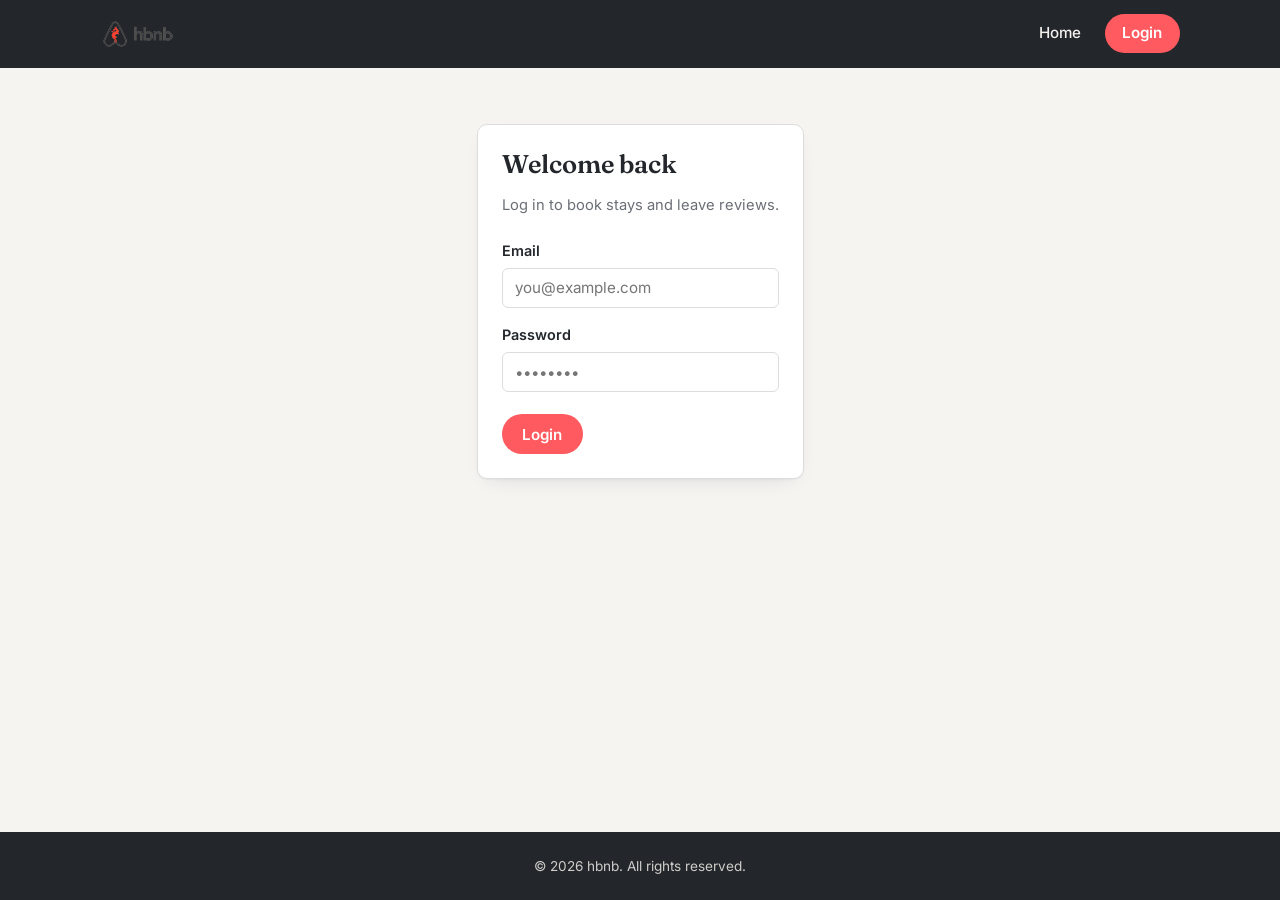
==== part4/base_files/add_review.html @ 96231456 "k" ====
<!DOCTYPE html>
<html lang="en">
<head>
    <meta charset="UTF-8">
    <meta name="viewport" content="width=device-width, initial-scale=1.0">
    <title>Add a Review · hbnb</title>
    <link rel="icon" type="image/png" href="images/icon.png">
    <link rel="preconnect" href="https://fonts.googleapis.com">
    <link rel="preconnect" href="https://fonts.gstatic.com" crossorigin>
    <link href="https://fonts.googleapis.com/css2?family=Fraunces:opsz,wght@9..144,500;9..144,600;9..144,700&amp;family=Inter:wght@400;500;600;700&amp;display=swap" rel="stylesheet">
    <link rel="stylesheet" href="styles.css">
</head>
<body>
    <header class="site-header">
        <div class="header-inner">
            <a href="index.html" class="brand">
                <img src="images/logo.png" alt="hbnb home" class="logo">
            </a>
            <nav>
                <a href="index.html">Home</a>
                <a href="login.html" id="login-link" class="login-button">Login</a>
            </nav>
        </div>
    </header>

    <main>
        <section class="auth-section">
            <form id="review-form" class="add-review form" novalidate>
                <h1>Add a Review</h1>
                <p id="reviewing-place" class="reviewing-place"></p>
                <input type="hidden" id="place-id" name="place-id">

                <p id="review-confirmation" class="form-success" hidden></p>

                <label for="review">Your Review</label>
                <textarea id="review" name="review" rows="5" placeholder="Share how your stay went..." required></textarea>

                <label for="rating">Rating</label>
                <select id="rating" name="rating" required>
                    <!-- Options for rating populated dynamically -->
                </select>

                <button type="submit" class="primary-button">Submit Review</button>
            </form>
        </section>
    </main>

    <footer class="site-footer">
        <p>&copy; 2026 hbnb. All rights reserved.</p>
    </footer>
    <script src="scripts.js"></script>
</body>
</html>
---- part4/base_files/styles.css ----
/* ==================================================================
   hbnb — stylesheet
   Palette: warm off-white surface, charcoal ink, coral primary,
   deep teal secondary. Display face Fraunces / body face Inter.
   ================================================================== */

:root {
  --color-bg: #f6f4f1;
  --color-surface: #ffffff;
  --color-ink: #23262b;
  --color-ink-muted: #6b6f76;
  --color-border: #ddd;
  --color-primary: #ff5a5f;
  --color-primary-dark: #e14b50;
  --color-secondary: #1d7874;
  --color-secondary-dark: #145f5c;

  --radius-card: 10px;
  --shadow-card: 0 1px 2px rgba(35, 38, 43, 0.04), 0 8px 20px -12px rgba(35, 38, 43, 0.18);

  --font-display: 'Fraunces', Georgia, serif;
  --font-body: 'Inter', Arial, sans-serif;
}

* {
  box-sizing: border-box;
  margin: 0;
  padding: 0;
  font-family: var(--font-body);
}

html {
  scroll-behavior: smooth;
}

body {
  background-color: var(--color-bg);
  color: var(--color-ink);
  line-height: 1.5;
  min-height: 100vh;
  display: flex;
  flex-direction: column;
}

h1, h2, h3 {
  font-family: var(--font-display);
  font-weight: 600;
  line-height: 1.2;
  color: var(--color-ink);
}

a {
  color: var(--color-secondary);
}

a:focus-visible,
button:focus-visible,
input:focus-visible,
select:focus-visible,
textarea:focus-visible {
  outline: 3px solid var(--color-primary);
  outline-offset: 2px;
}

main {
  flex: 1;
  width: 100%;
  max-width: 1080px;
  margin: 0 auto;
  padding: 2rem 1.5rem 4rem;
}

/* ------------------------------------------------------------------
   Header / navigation
   ------------------------------------------------------------------ */
.site-header {
  background-color: var(--color-ink);
  padding: 0.9rem 1.5rem;
}

.header-inner {
  max-width: 1080px;
  margin: 0 auto;
  display: flex;
  align-items: center;
  justify-content: space-between;
  gap: 1rem;
  flex-wrap: wrap;
}

.brand {
  display: inline-flex;
  align-items: center;
}

.logo {
  height: 32px;
  width: auto;
  display: block;
}

.site-header nav {
  display: flex;
  align-items: center;
  gap: 1.5rem;
}

.site-header nav a {
  color: #f4f2ef;
  text-decoration: none;
  font-weight: 500;
  font-size: 0.95rem;
}

.site-header nav a:not(.login-button):hover {
  color: var(--color-primary);
}

.login-button {
  background-color: var(--color-primary);
  color: #fff !important;
  padding: 0.5rem 1.1rem;
  border-radius: 999px;
  font-weight: 600 !important;
  transition: background-color 0.15s ease;
}

.login-button:hover {
  background-color: var(--color-primary-dark);
}

/* ------------------------------------------------------------------
   Footer
   ------------------------------------------------------------------ */
.site-footer {
  background-color: var(--color-ink);
  color: #cfcdc9;
  text-align: center;
  padding: 1.5rem;
  font-size: 0.85rem;
}

/* ------------------------------------------------------------------
   Buttons (shared)
   ------------------------------------------------------------------ */
.primary-button,
.details-button {
  display: inline-block;
  background-color: var(--color-primary);
  color: #fff;
  border: none;
  border-radius: 999px;
  padding: 0.65rem 1.3rem;
  font-weight: 600;
  font-size: 0.95rem;
  text-decoration: none;
  text-align: center;
  cursor: pointer;
  transition: background-color 0.15s ease, transform 0.1s ease;
}

.primary-button:hover,
.details-button:hover {
  background-color: var(--color-primary-dark);
  transform: translateY(-1px);
}

/* ------------------------------------------------------------------
   Index page — intro, filter, place grid
   ------------------------------------------------------------------ */
.page-intro {
  margin-bottom: 1.5rem;
}

.page-intro h1 {
  font-size: 2rem;
  margin-bottom: 0.35rem;
}

.page-intro p {
  color: var(--color-ink-muted);
}

.filter-bar {
  display: flex;
  align-items: center;
  gap: 0.75rem;
  background-color: var(--color-surface);
  border: 1px solid var(--color-border);
  border-radius: var(--radius-card);
  padding: 0.9rem 1.1rem;
  margin-bottom: 0.5rem;
  width: fit-content;
}

.filter-bar label {
  font-weight: 600;
  font-size: 0.9rem;
}

.filter-bar select,
.add-review select,
.auth-form select {
  border: 1px solid var(--color-border);
  border-radius: 6px;
  padding: 0.45rem 0.7rem;
  font-size: 0.95rem;
  background-color: #fff;
  color: var(--color-ink);
}

.places-grid {
  display: flex;
  flex-wrap: wrap;
}

.place-card {
  /* Fixed parameters from spec */
  margin: 20px;
  padding: 10px;
  border: 1px solid #ddd;
  border-radius: 10px;

  background-color: var(--color-surface);
  box-shadow: var(--shadow-card);
  flex: 1 1 260px;
  max-width: 320px;
  display: flex;
  flex-direction: column;
  gap: 0.4rem;
  transition: transform 0.15s ease, box-shadow 0.15s ease;
}

.place-card:hover {
  transform: translateY(-3px);
  box-shadow: 0 10px 24px -12px rgba(35, 38, 43, 0.28);
}

.place-card h3 {
  font-size: 1.15rem;
}

.place-card-city {
  color: var(--color-ink-muted);
  font-size: 0.88rem;
}

.price-pill {
  align-self: flex-start;
  background-color: rgba(29, 120, 116, 0.1);
  color: var(--color-secondary-dark);
  border-radius: 999px;
  padding: 0.25rem 0.7rem;
  font-size: 0.85rem;
  font-weight: 600;
}

.price-pill span {
  font-family: var(--font-display);
  font-size: 1rem;
}

.price-pill.large {
  font-size: 1rem;
  padding: 0.35rem 0.9rem;
}

.price-pill.large span {
  font-size: 1.3rem;
}

.place-card .details-button {
  margin-top: 0.5rem;
  align-self: flex-start;
}

.empty-state {
  color: var(--color-ink-muted);
  padding: 1rem 0;
}

/* ------------------------------------------------------------------
   Place details page
   ------------------------------------------------------------------ */
.back-link {
  display: inline-block;
  margin-bottom: 1.25rem;
  text-decoration: none;
  font-size: 0.9rem;
  font-weight: 500;
}

.place-details {
  background-color: var(--color-surface);
  border: 1px solid var(--color-border);
  border-radius: var(--radius-card);
  box-shadow: var(--shadow-card);
  padding: 1.75rem;
  margin-bottom: 1.5rem;
}

.place-details h1 {
  font-size: 1.85rem;
  margin-bottom: 0.25rem;
}

.place-location {
  color: var(--color-ink-muted);
  margin-bottom: 0.15rem;
}

.host-line {
  margin-bottom: 0.9rem;
}

.place-description {
  margin: 1rem 0 1.4rem;
  max-width: 60ch;
  color: var(--color-ink);
}

.place-info h2 {
  font-size: 1.1rem;
  margin-bottom: 0.75rem;
}

.amenities-list {
  list-style: none;
  display: flex;
  flex-wrap: wrap;
  gap: 1.5rem;
}

.amenities-list li {
  display: flex;
  align-items: center;
  gap: 0.5rem;
  font-size: 0.92rem;
  color: var(--color-ink);
}

.amenity-icon {
  width: 22px;
  height: 22px;
  opacity: 0.75;
}

/* ------------------------------------------------------------------
   Reviews
   ------------------------------------------------------------------ */
.reviews-section {
  margin-bottom: 1.5rem;
}

.reviews-section h2 {
  font-size: 1.3rem;
  margin-bottom: 0.75rem;
}

.reviews-list {
  display: flex;
  flex-wrap: wrap;
}

.review-card {
  /* Fixed parameters from spec */
  margin: 20px;
  padding: 10px;
  border: 1px solid #ddd;
  border-radius: 10px;

  background-color: var(--color-surface);
  box-shadow: var(--shadow-card);
  flex: 1 1 260px;
  max-width: 320px;
}

.review-comment {
  margin-bottom: 0.6rem;
}

.review-meta {
  font-size: 0.85rem;
  color: var(--color-ink-muted);
}

.review-user {
  font-weight: 600;
  color: var(--color-ink);
}

.review-rating {
  color: var(--color-primary);
  letter-spacing: 1px;
}

/* ------------------------------------------------------------------
   Add review — inline (place.html) & standalone (add_review.html)
   ------------------------------------------------------------------ */
.add-review-section .login-prompt {
  background-color: var(--color-surface);
  border: 1px solid var(--color-border);
  border-radius: var(--radius-card);
  padding: 1.25rem;
  color: var(--color-ink-muted);
}

.add-review.form,
.auth-form {
  background-color: var(--color-surface);
  border: 1px solid var(--color-border);
  border-radius: var(--radius-card);
  box-shadow: var(--shadow-card);
  padding: 1.5rem;
  max-width: 480px;
  display: flex;
  flex-direction: column;
  gap: 0.4rem;
}

.add-review.form h2,
.auth-form h1 {
  margin-bottom: 0.5rem;
}

.reviewing-place {
  color: var(--color-ink-muted);
  margin-bottom: 0.75rem;
}

.add-review.form label,
.auth-form label {
  font-weight: 600;
  font-size: 0.9rem;
  margin-top: 0.6rem;
}

.add-review.form textarea,
.auth-form input {
  border: 1px solid var(--color-border);
  border-radius: 6px;
  padding: 0.6rem 0.75rem;
  font-size: 0.95rem;
  color: var(--color-ink);
  background-color: #fff;
  resize: vertical;
}

.add-review.form button,
.auth-form button {
  margin-top: 1rem;
  align-self: flex-start;
}

.or-divider {
  margin-top: 0.85rem;
  font-size: 0.85rem;
  color: var(--color-ink-muted);
}

.form-error {
  background-color: #fdecea;
  color: #b3261e;
  border-radius: 6px;
  padding: 0.6rem 0.75rem;
  font-size: 0.9rem;
  margin-top: 0.5rem;
}

.form-success {
  background-color: #e7f4ef;
  color: var(--color-secondary-dark);
  border-radius: 6px;
  padding: 0.6rem 0.75rem;
  font-size: 0.9rem;
  margin-top: 0.5rem;
}

/* ------------------------------------------------------------------
   Auth section (login page)
   ------------------------------------------------------------------ */
.auth-section {
  display: flex;
  justify-content: center;
  padding-top: 1.5rem;
}

.auth-form h1 {
  font-size: 1.6rem;
}

.auth-subtitle {
  color: var(--color-ink-muted);
  font-size: 0.92rem;
  margin-bottom: 0.5rem;
}

/* ------------------------------------------------------------------
   Responsive
   ------------------------------------------------------------------ */
@media (max-width: 600px) {
  .header-inner {
    justify-content: center;
    text-align: center;
  }

  .site-header nav {
    gap: 1rem;
  }

  .place-card,
  .review-card {
    max-width: 100%;
    flex: 1 1 100%;
  }

  .place-details {
    padding: 1.25rem;
  }

  .add-review.form,
  .auth-form {
    max-width: 100%;
  }
}
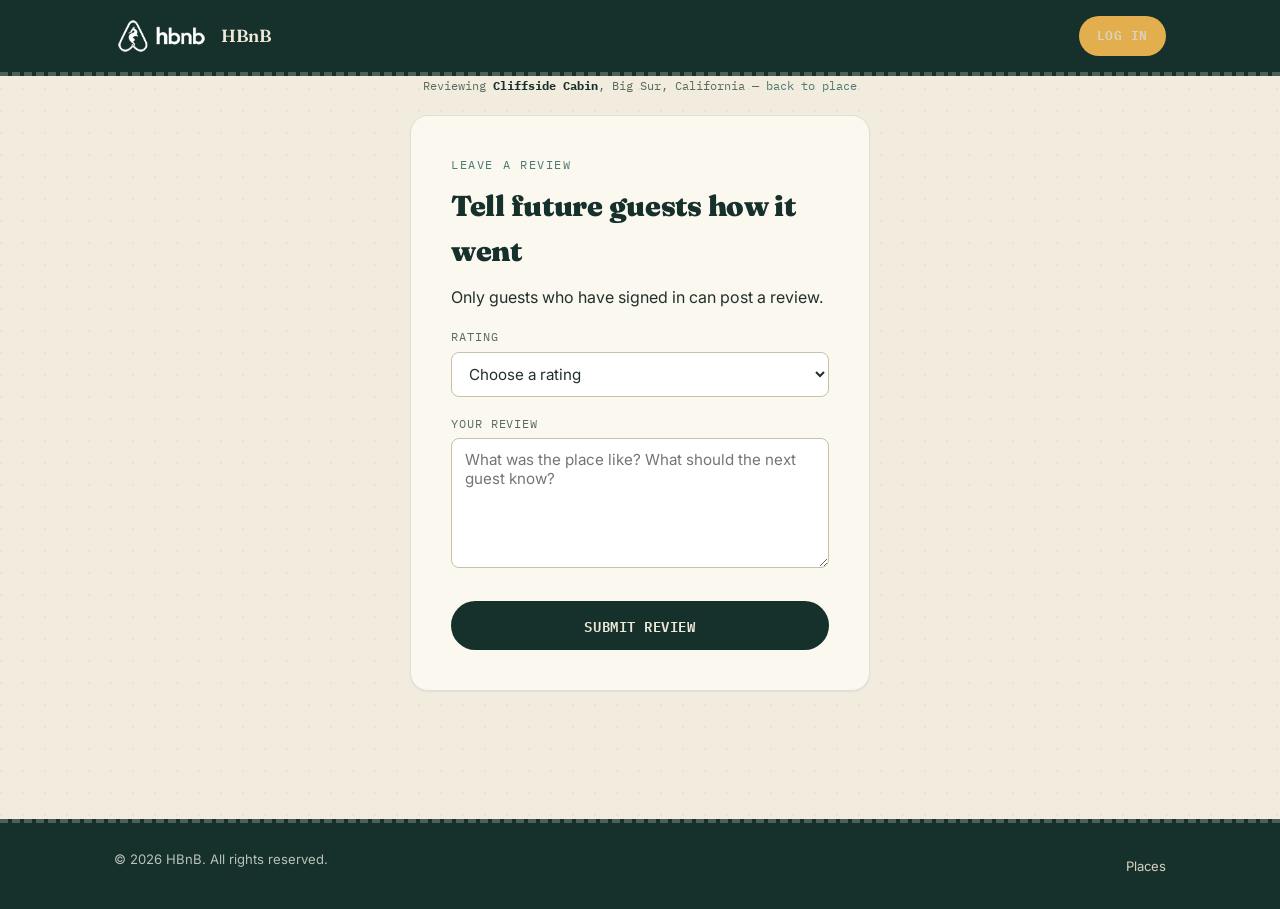
==== commit 191ed22e: "tssk(0): more detailes" ====
--- a/part4/base_files/add_review.html
+++ b/part4/base_files/add_review.html
@@ -1,53 +1,61 @@
 <!DOCTYPE html>
 <html lang="en">
 <head>
-    <meta charset="UTF-8">
-    <meta name="viewport" content="width=device-width, initial-scale=1.0">
-    <title>Add a Review · hbnb</title>
-    <link rel="icon" type="image/png" href="images/icon.png">
-    <link rel="preconnect" href="https://fonts.googleapis.com">
-    <link rel="preconnect" href="https://fonts.gstatic.com" crossorigin>
-    <link href="https://fonts.googleapis.com/css2?family=Fraunces:opsz,wght@9..144,500;9..144,600;9..144,700&amp;family=Inter:wght@400;500;600;700&amp;display=swap" rel="stylesheet">
-    <link rel="stylesheet" href="styles.css">
+  <meta charset="UTF-8">
+  <meta name="viewport" content="width=device-width, initial-scale=1.0">
+  <title>HBnB — Add a review</title>
+  <link rel="icon" type="image/png" href="images/icon.png">
+  <link rel="stylesheet" href="styles.css">
 </head>
 <body>
-    <header class="site-header">
-        <div class="header-inner">
-            <a href="index.html" class="brand">
-                <img src="images/logo.png" alt="hbnb home" class="logo">
-            </a>
-            <nav>
-                <a href="index.html">Home</a>
-                <a href="login.html" id="login-link" class="login-button">Login</a>
-            </nav>
-        </div>
-    </header>
 
-    <main>
-        <section class="auth-section">
-            <form id="review-form" class="add-review form" novalidate>
-                <h1>Add a Review</h1>
-                <p id="reviewing-place" class="reviewing-place"></p>
-                <input type="hidden" id="place-id" name="place-id">
+  <header class="site-header">
+    <div class="header-inner">
+      <div class="brand">
+          <a href="index.html" ><img src="images/logo.png" alt="HBnB logo" class="logo"></a>
+        <span class="brand-name">HBnB</span>
+      </div>
+      <nav class="main-nav" aria-label="Primary">
+        <a href="login.html" class="login-button">Log in</a>
+      </nav>
+    </div>
+  </header>
 
-                <p id="review-confirmation" class="form-success" hidden></p>
+  <main>
+    <p class="place-context">Reviewing <strong>Cliffside Cabin</strong>, Big Sur, California — <a href="place.html">back to place</a></p>
 
-                <label for="review">Your Review</label>
-                <textarea id="review" name="review" rows="5" placeholder="Share how your stay went..." required></textarea>
+    <section class="form-shell">
+      <span class="eyebrow">Leave a review</span>
+      <h1>Tell future guests how it went</h1>
+      <p>Only guests who have signed in can post a review.</p>
 
-                <label for="rating">Rating</label>
-                <select id="rating" name="rating" required>
-                    <!-- Options for rating populated dynamically -->
-                </select>
+      <form class="add-review form" action="#" method="post">
+        <label for="rating">Rating</label>
+        <select id="rating" name="rating" required>
+          <option value="">Choose a rating</option>
+          <option value="5">★★★★★ — Excellent</option>
+          <option value="4">★★★★☆ — Great</option>
+          <option value="3">★★★☆☆ — Good</option>
+          <option value="2">★★☆☆☆ — Fair</option>
+          <option value="1">★☆☆☆☆ — Poor</option>
+        </select>
 
-                <button type="submit" class="primary-button">Submit Review</button>
-            </form>
-        </section>
-    </main>
+        <label for="comment">Your review</label>
+        <textarea id="comment" name="comment" placeholder="What was the place like? What should the next guest know?" required></textarea>
 
-    <footer class="site-footer">
-        <p>&copy; 2026 hbnb. All rights reserved.</p>
-    </footer>
-    <script src="scripts.js"></script>
+        <button type="submit" class="form-submit">Submit review</button>
+      </form>
+    </section>
+  </main>
+
+  <footer class="site-footer">
+    <div class="footer-inner">
+      <p>&copy; 2026 HBnB. All rights reserved.</p>
+      <nav aria-label="Footer">
+        <a href="index.html">Places</a>
+      </nav>
+    </div>
+  </footer>
+
 </body>
 </html>
--- a/part4/base_files/styles.css
+++ b/part4/base_files/styles.css
@@ -1,525 +1,638 @@
-/* ==================================================================
-   hbnb — stylesheet
-   Palette: warm off-white surface, charcoal ink, coral primary,
-   deep teal secondary. Display face Fraunces / body face Inter.
-   ================================================================== */
+/* =========================================================
+   HBnB — stylesheet
+   Design language: a travel journal of postcards & ticket stubs.
+   ========================================================= */
+
+@import url('https://fonts.googleapis.com/css2?family=Fraunces:opsz,wght@9..144,500;9..144,600;9..144,900&family=Inter:wght@400;500;600&family=IBM+Plex+Mono:wght@500;600&display=swap');
 
 :root {
-  --color-bg: #f6f4f1;
-  --color-surface: #ffffff;
-  --color-ink: #23262b;
-  --color-ink-muted: #6b6f76;
-  --color-border: #ddd;
-  --color-primary: #ff5a5f;
-  --color-primary-dark: #e14b50;
-  --color-secondary: #1d7874;
-  --color-secondary-dark: #145f5c;
-
-  --radius-card: 10px;
-  --shadow-card: 0 1px 2px rgba(35, 38, 43, 0.04), 0 8px 20px -12px rgba(35, 38, 43, 0.18);
-
-  --font-display: 'Fraunces', Georgia, serif;
-  --font-body: 'Inter', Arial, sans-serif;
+  --ink: #16302B;         /* deep pine ink — header, footer, dark surfaces */
+  --paper: #F1ECDD;       /* warm parchment — page background */
+  --surface: #FBF8F0;     /* card surface, lighter than paper */
+  --gold: #E3AE4D;        /* stamp / accent */
+  --teal: #4C7A75;        /* secondary accent, links */
+  --clay: #B5562E;        /* rating / alert accent */
+  --text: #22302B;        /* body ink */
+  --text-muted: #5B6B62;  /* secondary ink */
+  --line: #ddd;           /* fixed card border color per spec */
+
+  --radius-lg: 18px;
+  --shadow-card: 0 1px 2px rgba(22, 48, 43, 0.06);
 }
 
 * {
   box-sizing: border-box;
+}
+
+html {
+  scroll-behavior: smooth;
+}
+
+body {
+  margin: 0;
+  font-family: 'Inter', system-ui, sans-serif;
+  background-color: var(--paper);
+  background-image:
+    radial-gradient(circle at 1px 1px, rgba(22, 48, 43, 0.05) 1px, transparent 0);
+  background-size: 22px 22px;
+  color: var(--text);
+  line-height: 1.55;
+}
+
+h1, h2, h3 {
+  font-family: 'Fraunces', Georgia, serif;
+  color: var(--ink);
+  margin: 0 0 0.4em 0;
+  letter-spacing: -0.01em;
+}
+
+h1 { font-size: 2.6rem; font-weight: 900; }
+h2 { font-size: 1.6rem; font-weight: 600; }
+h3 { font-size: 1.15rem; font-weight: 600; }
+
+p { margin: 0 0 1em 0; }
+
+a {
+  color: var(--teal);
+  text-decoration: none;
+}
+
+a:hover, a:focus-visible {
+  text-decoration: underline;
+}
+
+:focus-visible {
+  outline: 3px solid var(--gold);
+  outline-offset: 2px;
+}
+
+.eyebrow {
+  font-family: 'IBM Plex Mono', monospace;
+  font-size: 0.72rem;
+  letter-spacing: 0.14em;
+  text-transform: uppercase;
+  color: var(--teal);
+}
+
+/* ---------------------------------------------------------
+   Header / navigation — styled like a ticket stub
+   --------------------------------------------------------- */
+
+.site-header {
+  background: var(--ink);
+  color: #EFE9DA;
+  border-bottom: 4px dashed rgba(241, 236, 221, 0.25);
+}
+
+.header-inner {
+  max-width: 1100px;
+  margin: 0 auto;
+  padding: 16px 24px;
+  display: flex;
+  align-items: center;
+  justify-content: space-between;
+  gap: 24px;
+}
+
+.logo {
+  height: 40px;
+  width: auto;
+  display: block;
+  filter: brightness(0) invert(1);
+}
+
+.brand {
+  display: flex;
+  align-items: center;
+  gap: 12px;
+}
+
+.brand-name {
+  font-family: 'Fraunces', serif;
+  font-weight: 600;
+  font-size: 1.1rem;
+  color: #EFE9DA;
+}
+
+.main-nav {
+  display: flex;
+  align-items: center;
+  gap: 28px;
+}
+
+.main-nav ul {
+  list-style: none;
+  display: flex;
+  gap: 24px;
   margin: 0;
   padding: 0;
-  font-family: var(--font-body);
-}
-
-html {
-  scroll-behavior: smooth;
-}
-
-body {
-  background-color: var(--color-bg);
-  color: var(--color-ink);
-  line-height: 1.5;
-  min-height: 100vh;
-  display: flex;
-  flex-direction: column;
-}
-
-h1, h2, h3 {
-  font-family: var(--font-display);
+  font-size: 0.92rem;
+}
+
+.main-nav a {
+  color: #D8D2C0;
+}
+
+.main-nav a:hover,
+.main-nav a:focus-visible {
+  color: var(--gold);
+  text-decoration: none;
+}
+
+.login-button {
+  font-family: 'IBM Plex Mono', monospace;
+  font-size: 0.8rem;
   font-weight: 600;
-  line-height: 1.2;
-  color: var(--color-ink);
-}
-
-a {
-  color: var(--color-secondary);
-}
-
-a:focus-visible,
-button:focus-visible,
-input:focus-visible,
-select:focus-visible,
-textarea:focus-visible {
-  outline: 3px solid var(--color-primary);
-  outline-offset: 2px;
-}
-
-main {
-  flex: 1;
-  width: 100%;
-  max-width: 1080px;
-  margin: 0 auto;
-  padding: 2rem 1.5rem 4rem;
-}
-
-/* ------------------------------------------------------------------
-   Header / navigation
-   ------------------------------------------------------------------ */
-.site-header {
-  background-color: var(--color-ink);
-  padding: 0.9rem 1.5rem;
-}
-
-.header-inner {
-  max-width: 1080px;
-  margin: 0 auto;
-  display: flex;
-  align-items: center;
-  justify-content: space-between;
-  gap: 1rem;
-  flex-wrap: wrap;
-}
-
-.brand {
-  display: inline-flex;
-  align-items: center;
-}
-
-.logo {
-  height: 32px;
-  width: auto;
-  display: block;
-}
-
-.site-header nav {
-  display: flex;
-  align-items: center;
-  gap: 1.5rem;
-}
-
-.site-header nav a {
-  color: #f4f2ef;
-  text-decoration: none;
-  font-weight: 500;
-  font-size: 0.95rem;
-}
-
-.site-header nav a:not(.login-button):hover {
-  color: var(--color-primary);
-}
-
-.login-button {
-  background-color: var(--color-primary);
-  color: #fff !important;
-  padding: 0.5rem 1.1rem;
-  border-radius: 999px;
-  font-weight: 600 !important;
-  transition: background-color 0.15s ease;
-}
-
-.login-button:hover {
-  background-color: var(--color-primary-dark);
-}
-
-/* ------------------------------------------------------------------
-   Footer
-   ------------------------------------------------------------------ */
-.site-footer {
-  background-color: var(--color-ink);
-  color: #cfcdc9;
-  text-align: center;
-  padding: 1.5rem;
-  font-size: 0.85rem;
-}
-
-/* ------------------------------------------------------------------
-   Buttons (shared)
-   ------------------------------------------------------------------ */
-.primary-button,
-.details-button {
-  display: inline-block;
-  background-color: var(--color-primary);
-  color: #fff;
+  letter-spacing: 0.04em;
+  text-transform: uppercase;
+  color: var(--ink);
+  background: var(--gold);
   border: none;
   border-radius: 999px;
-  padding: 0.65rem 1.3rem;
-  font-weight: 600;
-  font-size: 0.95rem;
+  padding: 10px 18px;
+  cursor: pointer;
+  white-space: nowrap;
+}
+
+.login-button:hover,
+.login-button:focus-visible {
+  background: #EFC06E;
   text-decoration: none;
-  text-align: center;
-  cursor: pointer;
-  transition: background-color 0.15s ease, transform 0.1s ease;
-}
-
-.primary-button:hover,
-.details-button:hover {
-  background-color: var(--color-primary-dark);
-  transform: translateY(-1px);
-}
-
-/* ------------------------------------------------------------------
-   Index page — intro, filter, place grid
-   ------------------------------------------------------------------ */
-.page-intro {
-  margin-bottom: 1.5rem;
-}
-
-.page-intro h1 {
-  font-size: 2rem;
-  margin-bottom: 0.35rem;
-}
-
-.page-intro p {
-  color: var(--color-ink-muted);
-}
+}
+
+/* ---------------------------------------------------------
+   Layout shells
+   --------------------------------------------------------- */
+
+main {
+  max-width: 1100px;
+  margin: 0 auto;
+  padding: 0 24px 64px;
+}
+
+.hero {
+  padding: 56px 0 36px;
+  border-bottom: 1px dashed #C9C0A8;
+  margin-bottom: 36px;
+}
+
+.hero h1 {
+  max-width: 16ch;
+}
+
+.hero p {
+  max-width: 52ch;
+  color: var(--text-muted);
+  font-size: 1.05rem;
+}
+
+/* ---------------------------------------------------------
+   Filter bar
+   --------------------------------------------------------- */
 
 .filter-bar {
   display: flex;
   align-items: center;
-  gap: 0.75rem;
-  background-color: var(--color-surface);
-  border: 1px solid var(--color-border);
-  border-radius: var(--radius-card);
-  padding: 0.9rem 1.1rem;
-  margin-bottom: 0.5rem;
-  width: fit-content;
+  gap: 12px;
+  margin-bottom: 28px;
+  font-family: 'IBM Plex Mono', monospace;
+  font-size: 0.85rem;
 }
 
 .filter-bar label {
-  font-weight: 600;
-  font-size: 0.9rem;
-}
-
-.filter-bar select,
-.add-review select,
-.auth-form select {
-  border: 1px solid var(--color-border);
-  border-radius: 6px;
-  padding: 0.45rem 0.7rem;
-  font-size: 0.95rem;
-  background-color: #fff;
-  color: var(--color-ink);
-}
-
-.places-grid {
-  display: flex;
-  flex-wrap: wrap;
+  color: var(--text-muted);
+}
+
+.filter-bar select {
+  font-family: inherit;
+  font-size: 0.85rem;
+  padding: 8px 12px;
+  border-radius: 999px;
+  border: 1px solid #C9C0A8;
+  background: var(--surface);
+  color: var(--text);
+}
+
+/* ---------------------------------------------------------
+   Place cards — "postcards" with a stamp corner
+   Fixed parameters (per spec): margin 20px, padding 10px,
+   border 1px solid #ddd, border-radius 10px.
+   --------------------------------------------------------- */
+
+.places-list {
+  display: grid;
+  grid-template-columns: repeat(auto-fill, minmax(260px, 1fr));
+  padding: 0;
+  margin: -20px;
 }
 
 .place-card {
-  /* Fixed parameters from spec */
+  position: relative;
+  list-style: none;
   margin: 20px;
   padding: 10px;
-  border: 1px solid #ddd;
+  border: 1px solid var(--line);
   border-radius: 10px;
-
-  background-color: var(--color-surface);
+  background: var(--surface);
   box-shadow: var(--shadow-card);
-  flex: 1 1 260px;
-  max-width: 320px;
   display: flex;
   flex-direction: column;
-  gap: 0.4rem;
-  transition: transform 0.15s ease, box-shadow 0.15s ease;
-}
-
-.place-card:hover {
-  transform: translateY(-3px);
-  box-shadow: 0 10px 24px -12px rgba(35, 38, 43, 0.28);
+  gap: 10px;
+  overflow: hidden;
+}
+
+.place-photo {
+  height: 130px;
+  border-radius: 6px;
+  background: linear-gradient(135deg, var(--teal), var(--ink));
+  display: flex;
+  align-items: flex-end;
+  padding: 10px;
+}
+
+.place-photo span {
+  font-family: 'IBM Plex Mono', monospace;
+  font-size: 0.7rem;
+  color: rgba(255,255,255,0.85);
+  letter-spacing: 0.06em;
+  text-transform: uppercase;
 }
 
 .place-card h3 {
-  font-size: 1.15rem;
-}
-
-.place-card-city {
-  color: var(--color-ink-muted);
-  font-size: 0.88rem;
-}
-
-.price-pill {
+  margin: 0;
+}
+
+.place-card .location {
+  font-family: 'IBM Plex Mono', monospace;
+  font-size: 0.78rem;
+  color: var(--text-muted);
+  margin: -6px 0 0;
+}
+
+.place-card .price-stamp {
+  position: absolute;
+  top: 14px;
+  right: 14px;
+  background: var(--gold);
+  color: var(--ink);
+  font-family: 'IBM Plex Mono', monospace;
+  font-weight: 600;
+  font-size: 0.78rem;
+  padding: 6px 9px;
+  border-radius: 3px;
+  transform: rotate(4deg);
+  box-shadow: 0 1px 0 rgba(0,0,0,0.15);
+}
+
+.place-card .price-stamp::after {
+  content: "";
+  position: absolute;
+  inset: 2px;
+  border: 1px dashed rgba(22, 48, 43, 0.45);
+  border-radius: 2px;
+  pointer-events: none;
+}
+
+.details-button {
   align-self: flex-start;
-  background-color: rgba(29, 120, 116, 0.1);
-  color: var(--color-secondary-dark);
+  margin-top: auto;
+  font-family: 'IBM Plex Mono', monospace;
+  font-size: 0.78rem;
+  font-weight: 600;
+  letter-spacing: 0.03em;
+  text-transform: uppercase;
+  color: var(--ink);
+  background: transparent;
+  border: 1px solid var(--ink);
   border-radius: 999px;
-  padding: 0.25rem 0.7rem;
-  font-size: 0.85rem;
+  padding: 8px 14px;
+  cursor: pointer;
+}
+
+.details-button:hover,
+.details-button:focus-visible {
+  background: var(--ink);
+  color: var(--surface);
+  text-decoration: none;
+}
+
+/* ---------------------------------------------------------
+   Place details — boarding-pass style layout
+   --------------------------------------------------------- */
+
+.place-details {
+  display: grid;
+  grid-template-columns: 1.6fr 1fr;
+  gap: 0;
+  background: var(--surface);
+  border: 1px solid var(--line);
+  border-radius: var(--radius-lg);
+  box-shadow: var(--shadow-card);
+  overflow: hidden;
+  margin-bottom: 48px;
+}
+
+.place-main {
+  padding: 32px;
+}
+
+.place-info {
+  padding: 32px;
+  background: var(--ink);
+  color: #EFE9DA;
+  border-left: 4px dashed rgba(241, 236, 221, 0.25);
+}
+
+.place-info h2 {
+  color: #EFE9DA;
+  font-size: 1.2rem;
+}
+
+.place-info .price-tag {
+  font-family: 'IBM Plex Mono', monospace;
+  font-size: 1.8rem;
   font-weight: 600;
-}
-
-.price-pill span {
-  font-family: var(--font-display);
-  font-size: 1rem;
-}
-
-.price-pill.large {
-  font-size: 1rem;
-  padding: 0.35rem 0.9rem;
-}
-
-.price-pill.large span {
-  font-size: 1.3rem;
-}
-
-.place-card .details-button {
-  margin-top: 0.5rem;
-  align-self: flex-start;
-}
-
-.empty-state {
-  color: var(--color-ink-muted);
-  padding: 1rem 0;
-}
-
-/* ------------------------------------------------------------------
-   Place details page
-   ------------------------------------------------------------------ */
-.back-link {
-  display: inline-block;
-  margin-bottom: 1.25rem;
-  text-decoration: none;
+  color: var(--gold);
+  margin-bottom: 4px;
+}
+
+.place-info .price-tag small {
   font-size: 0.9rem;
   font-weight: 500;
-}
-
-.place-details {
-  background-color: var(--color-surface);
-  border: 1px solid var(--color-border);
-  border-radius: var(--radius-card);
-  box-shadow: var(--shadow-card);
-  padding: 1.75rem;
-  margin-bottom: 1.5rem;
-}
-
-.place-details h1 {
-  font-size: 1.85rem;
-  margin-bottom: 0.25rem;
-}
-
-.place-location {
-  color: var(--color-ink-muted);
-  margin-bottom: 0.15rem;
-}
-
-.host-line {
-  margin-bottom: 0.9rem;
-}
-
-.place-description {
-  margin: 1rem 0 1.4rem;
-  max-width: 60ch;
-  color: var(--color-ink);
-}
-
-.place-info h2 {
-  font-size: 1.1rem;
-  margin-bottom: 0.75rem;
+  color: #D8D2C0;
+}
+
+.place-info dl {
+  margin: 20px 0;
+  font-size: 0.9rem;
+}
+
+.place-info dt {
+  font-family: 'IBM Plex Mono', monospace;
+  text-transform: uppercase;
+  font-size: 0.7rem;
+  letter-spacing: 0.08em;
+  color: #A9C2BC;
+  margin-top: 14px;
+}
+
+.place-info dd {
+  margin: 4px 0 0;
+  color: #EFE9DA;
 }
 
 .amenities-list {
   list-style: none;
+  padding: 0;
+  margin: 8px 0 0;
   display: flex;
   flex-wrap: wrap;
-  gap: 1.5rem;
+  gap: 8px;
 }
 
 .amenities-list li {
-  display: flex;
-  align-items: center;
-  gap: 0.5rem;
-  font-size: 0.92rem;
-  color: var(--color-ink);
-}
-
-.amenity-icon {
-  width: 22px;
-  height: 22px;
-  opacity: 0.75;
-}
-
-/* ------------------------------------------------------------------
+  font-family: 'IBM Plex Mono', monospace;
+  font-size: 0.75rem;
+  background: rgba(241, 236, 221, 0.1);
+  border: 1px solid rgba(241, 236, 221, 0.3);
+  border-radius: 999px;
+  padding: 5px 11px;
+}
+
+.host-line {
+  display: flex;
+  align-items: center;
+  gap: 10px;
+  margin-bottom: 4px;
+}
+
+.host-avatar {
+  width: 36px;
+  height: 36px;
+  border-radius: 50%;
+  background: var(--gold);
+  color: var(--ink);
+  font-family: 'Fraunces', serif;
+  font-weight: 700;
+  display: flex;
+  align-items: center;
+  justify-content: center;
+  font-size: 0.95rem;
+}
+
+/* ---------------------------------------------------------
    Reviews
-   ------------------------------------------------------------------ */
-.reviews-section {
-  margin-bottom: 1.5rem;
-}
-
-.reviews-section h2 {
-  font-size: 1.3rem;
-  margin-bottom: 0.75rem;
+   --------------------------------------------------------- */
+
+.reviews h2 {
+  margin-bottom: 18px;
 }
 
 .reviews-list {
-  display: flex;
-  flex-wrap: wrap;
+  list-style: none;
+  padding: 0;
+  margin: 0 -20px;
 }
 
 .review-card {
-  /* Fixed parameters from spec */
   margin: 20px;
   padding: 10px;
-  border: 1px solid #ddd;
+  border: 1px solid var(--line);
   border-radius: 10px;
-
-  background-color: var(--color-surface);
+  background: var(--surface);
   box-shadow: var(--shadow-card);
-  flex: 1 1 260px;
-  max-width: 320px;
-}
-
-.review-comment {
-  margin-bottom: 0.6rem;
-}
-
-.review-meta {
+}
+
+.review-card .review-head {
+  display: flex;
+  align-items: center;
+  justify-content: space-between;
+  margin-bottom: 8px;
+}
+
+.review-card .reviewer {
+  font-weight: 600;
+  font-size: 0.92rem;
+}
+
+.review-card .rating {
+  font-family: 'IBM Plex Mono', monospace;
+  font-size: 0.78rem;
+  color: var(--clay);
+  letter-spacing: 0.05em;
+}
+
+.review-card p {
+  margin: 0;
+  color: var(--text);
+  font-size: 0.95rem;
+}
+
+.add-review-cta {
+  margin-top: 28px;
+  display: flex;
+  justify-content: center;
+}
+
+.add-review-cta .details-button {
+  padding: 12px 22px;
+}
+
+/* ---------------------------------------------------------
+   Forms — login / add review
+   --------------------------------------------------------- */
+
+.form-shell {
+  max-width: 460px;
+  margin: 0 auto;
+  background: var(--surface);
+  border: 1px solid var(--line);
+  border-radius: var(--radius-lg);
+  box-shadow: var(--shadow-card);
+  padding: 40px;
+}
+
+.form-shell h1 {
+  font-size: 1.8rem;
+}
+
+.form-shell .eyebrow {
+  display: block;
+  margin-bottom: 10px;
+}
+
+.form label {
+  display: block;
+  font-family: 'IBM Plex Mono', monospace;
+  font-size: 0.72rem;
+  text-transform: uppercase;
+  letter-spacing: 0.08em;
+  color: var(--text-muted);
+  margin: 18px 0 6px;
+}
+
+.form input,
+.form textarea,
+.form select {
+  width: 100%;
+  font-family: 'Inter', sans-serif;
+  font-size: 0.95rem;
+  padding: 11px 13px;
+  border: 1px solid #C9C0A8;
+  border-radius: 8px;
+  background: #fff;
+  color: var(--text);
+}
+
+.form textarea {
+  min-height: 130px;
+  resize: vertical;
+}
+
+.form input:focus-visible,
+.form textarea:focus-visible,
+.form select:focus-visible {
+  outline: 2px solid var(--teal);
+  outline-offset: 1px;
+}
+
+.form-submit {
+  margin-top: 26px;
+  width: 100%;
+  font-family: 'IBM Plex Mono', monospace;
+  font-weight: 600;
   font-size: 0.85rem;
-  color: var(--color-ink-muted);
-}
-
-.review-user {
-  font-weight: 600;
-  color: var(--color-ink);
-}
-
-.review-rating {
-  color: var(--color-primary);
-  letter-spacing: 1px;
-}
-
-/* ------------------------------------------------------------------
-   Add review — inline (place.html) & standalone (add_review.html)
-   ------------------------------------------------------------------ */
-.add-review-section .login-prompt {
-  background-color: var(--color-surface);
-  border: 1px solid var(--color-border);
-  border-radius: var(--radius-card);
-  padding: 1.25rem;
-  color: var(--color-ink-muted);
-}
-
-.add-review.form,
-.auth-form {
-  background-color: var(--color-surface);
-  border: 1px solid var(--color-border);
-  border-radius: var(--radius-card);
-  box-shadow: var(--shadow-card);
-  padding: 1.5rem;
-  max-width: 480px;
-  display: flex;
-  flex-direction: column;
-  gap: 0.4rem;
-}
-
-.add-review.form h2,
-.auth-form h1 {
-  margin-bottom: 0.5rem;
-}
-
-.reviewing-place {
-  color: var(--color-ink-muted);
-  margin-bottom: 0.75rem;
-}
-
-.add-review.form label,
-.auth-form label {
-  font-weight: 600;
-  font-size: 0.9rem;
-  margin-top: 0.6rem;
-}
-
-.add-review.form textarea,
-.auth-form input {
-  border: 1px solid var(--color-border);
-  border-radius: 6px;
-  padding: 0.6rem 0.75rem;
-  font-size: 0.95rem;
-  color: var(--color-ink);
-  background-color: #fff;
-  resize: vertical;
-}
-
-.add-review.form button,
-.auth-form button {
-  margin-top: 1rem;
-  align-self: flex-start;
-}
-
-.or-divider {
-  margin-top: 0.85rem;
+  text-transform: uppercase;
+  letter-spacing: 0.04em;
+  background: var(--ink);
+  color: #EFE9DA;
+  border: none;
+  border-radius: 999px;
+  padding: 13px;
+  cursor: pointer;
+}
+
+.form-submit:hover,
+.form-submit:focus-visible {
+  background: #204339;
+}
+
+.form-note {
+  margin-top: 16px;
   font-size: 0.85rem;
-  color: var(--color-ink-muted);
-}
-
-.form-error {
-  background-color: #fdecea;
-  color: #b3261e;
-  border-radius: 6px;
-  padding: 0.6rem 0.75rem;
-  font-size: 0.9rem;
-  margin-top: 0.5rem;
-}
-
-.form-success {
-  background-color: #e7f4ef;
-  color: var(--color-secondary-dark);
-  border-radius: 6px;
-  padding: 0.6rem 0.75rem;
-  font-size: 0.9rem;
-  margin-top: 0.5rem;
-}
-
-/* ------------------------------------------------------------------
-   Auth section (login page)
-   ------------------------------------------------------------------ */
-.auth-section {
-  display: flex;
-  justify-content: center;
-  padding-top: 1.5rem;
-}
-
-.auth-form h1 {
-  font-size: 1.6rem;
-}
-
-.auth-subtitle {
-  color: var(--color-ink-muted);
-  font-size: 0.92rem;
-  margin-bottom: 0.5rem;
-}
-
-/* ------------------------------------------------------------------
+  color: var(--text-muted);
+  text-align: center;
+}
+
+.place-context {
+  max-width: 460px;
+  margin: 0 auto 20px;
+  font-family: 'IBM Plex Mono', monospace;
+  font-size: 0.78rem;
+  color: var(--text-muted);
+  text-align: center;
+}
+
+.place-context strong {
+  color: var(--ink);
+}
+
+/* ---------------------------------------------------------
+   Footer
+   --------------------------------------------------------- */
+
+.site-footer {
+  background: var(--ink);
+  color: #B8C2BB;
+  border-top: 4px dashed rgba(241, 236, 221, 0.25);
+  margin-top: 64px;
+}
+
+.footer-inner {
+  max-width: 1100px;
+  margin: 0 auto;
+  padding: 26px 24px;
+  display: flex;
+  align-items: center;
+  justify-content: space-between;
+  gap: 16px;
+  font-size: 0.82rem;
+}
+
+.footer-inner a {
+  color: #D8D2C0;
+}
+
+/* ---------------------------------------------------------
    Responsive
-   ------------------------------------------------------------------ */
-@media (max-width: 600px) {
+   --------------------------------------------------------- */
+
+@media (max-width: 760px) {
   .header-inner {
-    justify-content: center;
+    flex-wrap: wrap;
+  }
+
+  .main-nav {
+    order: 3;
+    width: 100%;
+    justify-content: space-between;
+  }
+
+  .place-details {
+    grid-template-columns: 1fr;
+  }
+
+  .place-info {
+    border-left: none;
+    border-top: 4px dashed rgba(241, 236, 221, 0.25);
+  }
+
+  .form-shell {
+    padding: 28px 22px;
+  }
+
+  .footer-inner {
+    flex-direction: column;
     text-align: center;
   }
-
-  .site-header nav {
-    gap: 1rem;
-  }
-
-  .place-card,
-  .review-card {
-    max-width: 100%;
-    flex: 1 1 100%;
-  }
-
-  .place-details {
-    padding: 1.25rem;
-  }
-
-  .add-review.form,
-  .auth-form {
-    max-width: 100%;
-  }
 }
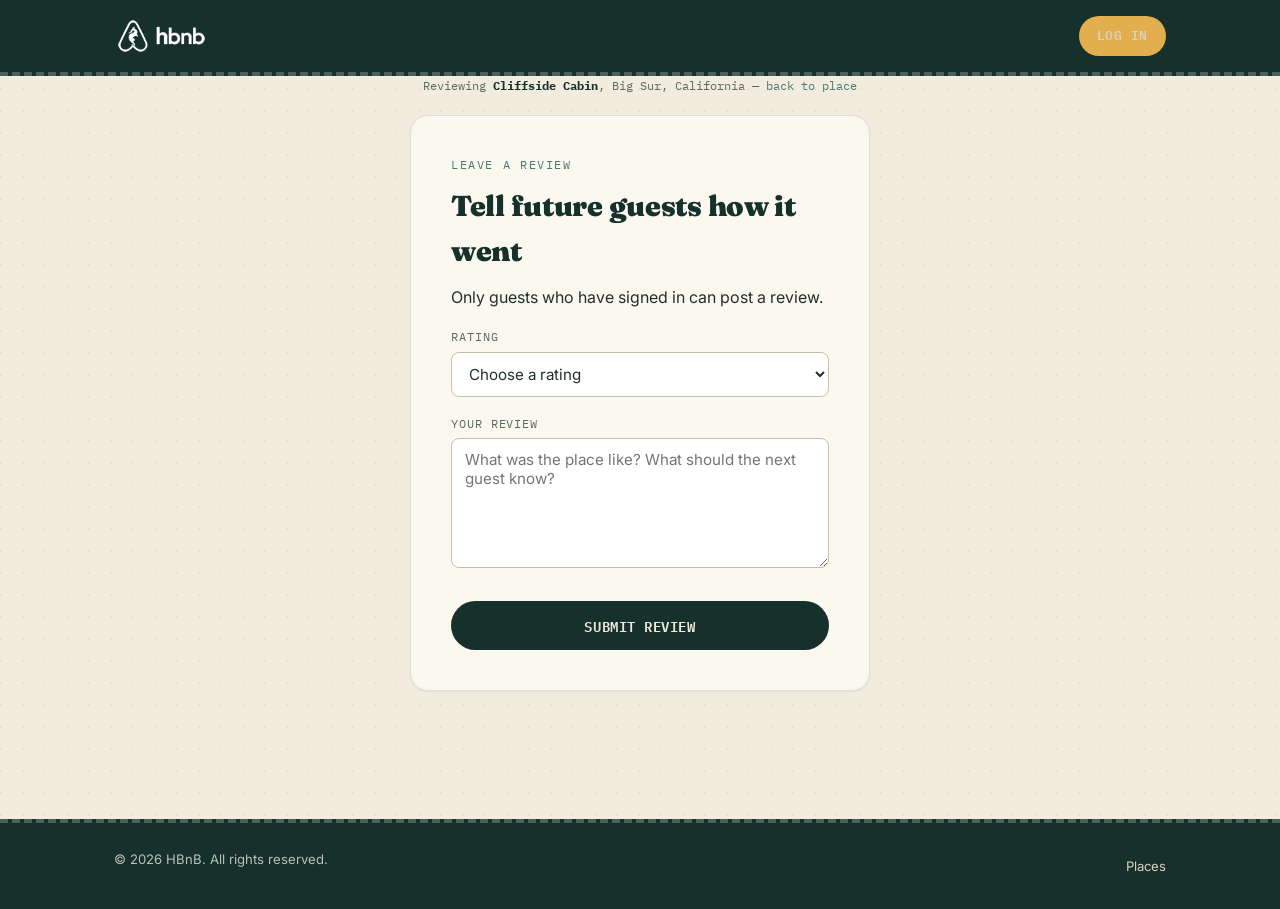
==== commit e81057db: "tssk(0): more detailes" ====
--- a/part4/base_files/add_review.html
+++ b/part4/base_files/add_review.html
@@ -13,7 +13,6 @@
     <div class="header-inner">
       <div class="brand">
           <a href="index.html" ><img src="images/logo.png" alt="HBnB logo" class="logo"></a>
-        <span class="brand-name">HBnB</span>
       </div>
       <nav class="main-nav" aria-label="Primary">
         <a href="login.html" class="login-button">Log in</a>
--- a/part4/base_files/styles.css
+++ b/part4/base_files/styles.css
@@ -391,12 +391,33 @@
 }
 
 .amenities-list li {
+  display: flex;
+  align-items: center;
+  gap: 7px;
   font-family: 'IBM Plex Mono', monospace;
   font-size: 0.75rem;
   background: rgba(241, 236, 221, 0.1);
   border: 1px solid rgba(241, 236, 221, 0.3);
   border-radius: 999px;
-  padding: 5px 11px;
+  padding: 5px 12px 5px 5px;
+}
+
+.amenity-icon {
+  display: inline-flex;
+  align-items: center;
+  justify-content: center;
+  width: 22px;
+  height: 22px;
+  flex-shrink: 0;
+  border-radius: 50%;
+  background: var(--gold);
+  color: var(--ink);
+}
+
+.amenity-icon img {
+  width: 13px;
+  height: 13px;
+  display: block;
 }
 
 .host-line {
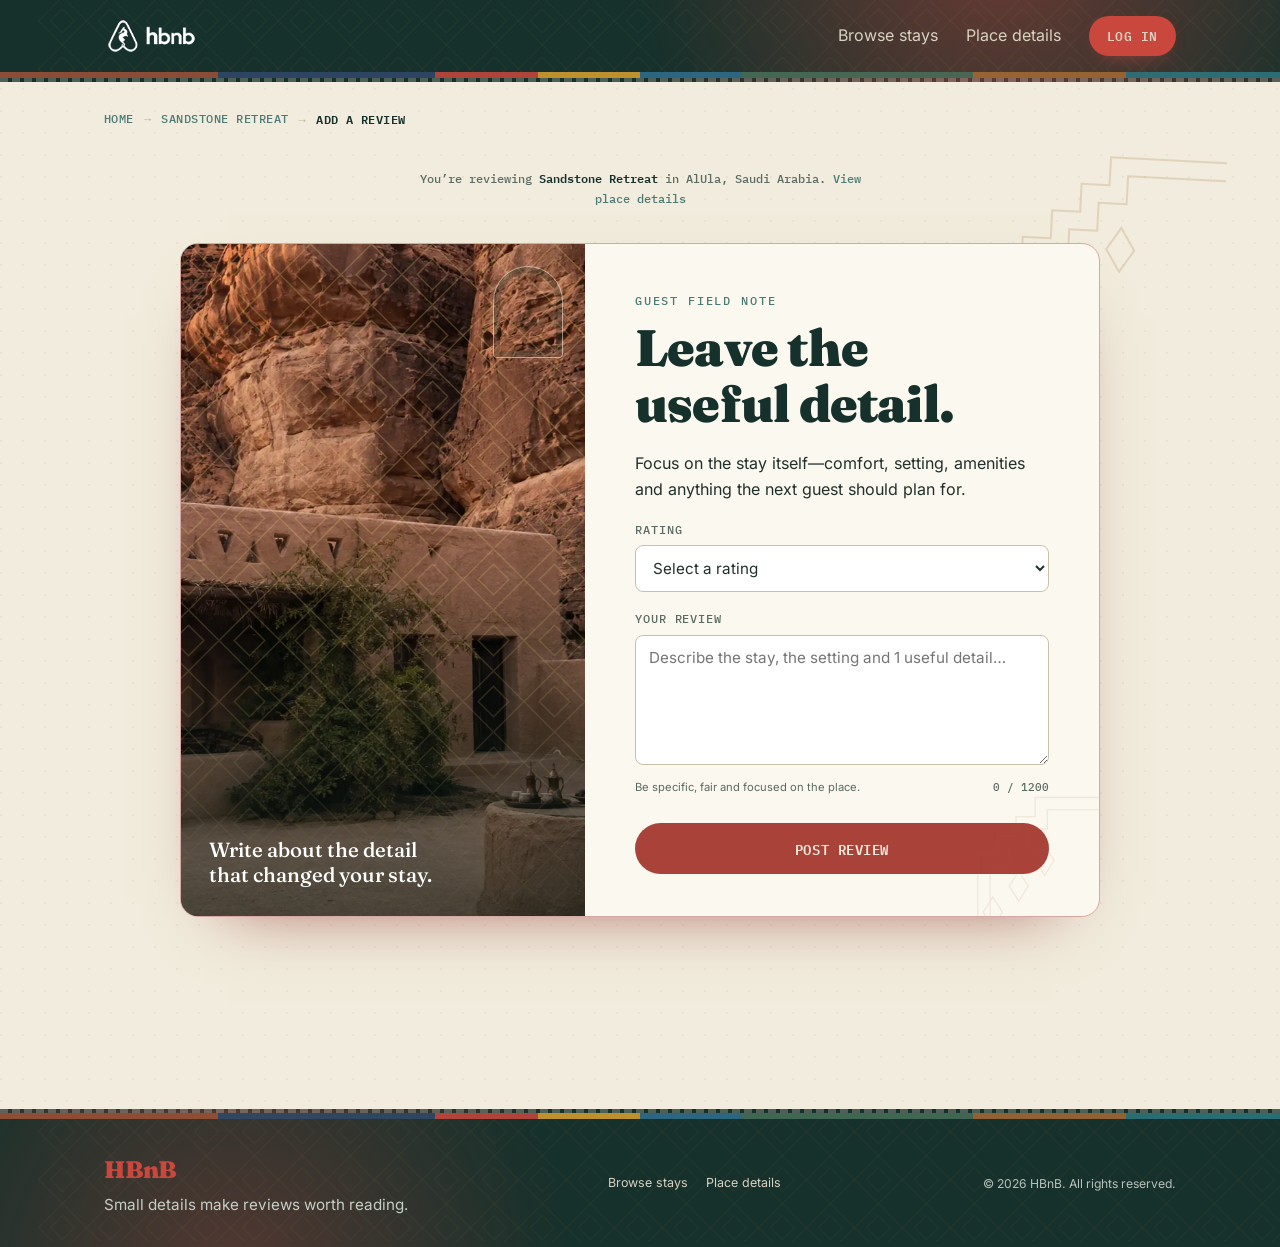
==== commit 7ab2e476: "feat(part4): redesign login/index pages with Saudi visual identity, extend place model with image_ur" ====
--- a/part4/base_files/add_review.html
+++ b/part4/base_files/add_review.html
@@ -4,34 +4,55 @@
   <meta charset="UTF-8">
   <meta name="viewport" content="width=device-width, initial-scale=1.0">
   <title>HBnB — Add a review</title>
+  <meta name="theme-color" content="#16302B">
   <link rel="icon" type="image/png" href="images/icon.png">
   <link rel="stylesheet" href="styles.css">
 </head>
-<body>
+<body class="page-review page-form">
+
+  <a class="skip-link" href="#main-content">Skip to content</a>
 
   <header class="site-header">
     <div class="header-inner">
       <div class="brand">
-          <a href="index.html" ><img src="images/logo.png" alt="HBnB logo" class="logo"></a>
+          <a href="index.html" aria-label="HBnB home"><img src="images/logo.png" alt="HBnB logo" class="logo" width="112" height="44" fetchpriority="high"></a>
       </div>
       <nav class="main-nav" aria-label="Primary">
-        <a href="login.html" class="login-button">Log in</a>
+        <a href="index.html#listings" class="nav-link">Browse stays</a>
+        <a href="place.html" class="nav-link" id="header-place-link">Place details</a>
+        <a href="login.html" class="login-button has-tip" id="login-link">Log in</a>
       </nav>
     </div>
+    <div class="sadu regional-thread" aria-hidden="true"></div>
   </header>
 
-  <main>
-    <p class="place-context">Reviewing <strong>Cliffside Cabin</strong>, Big Sur, California — <a href="place.html">back to place</a></p>
+  <main id="main-content">
+    <nav class="breadcrumb" aria-label="Breadcrumb">
+      <ol>
+        <li><a href="index.html">Home</a></li>
+        <li><a href="place.html">Sandstone Retreat</a></li>
+        <li aria-current="page">Add a review</li>
+      </ol>
+    </nav>
 
-    <section class="form-shell">
-      <span class="eyebrow">Leave a review</span>
-      <h1>Tell future guests how it went</h1>
-      <p>Only guests who have signed in can post a review.</p>
+    <p class="place-context">You’re reviewing <strong>Sandstone Retreat</strong> in <span id="ctx-loc">AlUla, Saudi Arabia</span>. <a id="ctx-back" href="place.html">View place details</a></p>
 
-      <form class="add-review form" action="#" method="post">
+    <p class="review-gate" id="review-gate" hidden></p>
+
+    <section class="form-shell form-shell-split">
+      <figure class="form-visual review-visual">
+        <img id="review-cover" src="images/places/alula-sandstone-v2.webp" alt="Sandstone Retreat in AlUla" width="1536" height="1024" fetchpriority="high">
+        <figcaption id="review-visual-caption">Write about the detail that changed your stay.</figcaption>
+      </figure>
+      <div class="form-content">
+      <span class="eyebrow">Guest field note</span>
+      <h1>Leave the useful detail.</h1>
+      <p>Focus on the stay itself—comfort, setting, amenities and anything the next guest should plan for.</p>
+
+      <form class="add-review form" id="review-form" action="#" method="post">
         <label for="rating">Rating</label>
-        <select id="rating" name="rating" required>
-          <option value="">Choose a rating</option>
+        <select id="rating" name="rating" autocomplete="off" required>
+          <option value="">Select a rating</option>
           <option value="5">★★★★★ — Excellent</option>
           <option value="4">★★★★☆ — Great</option>
           <option value="3">★★★☆☆ — Good</option>
@@ -40,21 +61,26 @@
         </select>
 
         <label for="comment">Your review</label>
-        <textarea id="comment" name="comment" placeholder="What was the place like? What should the next guest know?" required></textarea>
+        <textarea id="comment" name="comment" placeholder="Describe the stay, the setting and 1 useful detail…" autocomplete="off" maxlength="1200" required></textarea>
+        <p class="form-meta"><span>Be specific, fair and focused on the place.</span><span id="character-count" aria-live="polite">0 / 1200</span></p>
 
-        <button type="submit" class="form-submit">Submit review</button>
+        <button type="submit" class="form-submit"><span>Post review</span></button>
+        <p class="form-error" id="review-error" aria-live="polite" hidden></p>
       </form>
+      </div>
     </section>
   </main>
 
   <footer class="site-footer">
+    <div class="sadu regional-thread" aria-hidden="true"></div>
     <div class="footer-inner">
-      <p>&copy; 2026 HBnB. All rights reserved.</p>
-      <nav aria-label="Footer">
-        <a href="index.html">Places</a>
-      </nav>
+      <div class="footer-brand"><p class="footer-mark">HBnB</p><p class="footer-tag">Small details make reviews worth reading.</p></div>
+      <nav class="footer-nav" aria-label="Footer"><a href="index.html#listings">Browse stays</a><a href="place.html" id="footer-place-link">Place details</a></nav>
+      <p class="footer-legal">&copy; 2026 HBnB. All rights reserved.</p>
     </div>
   </footer>
 
+  <script src="scripts.js" defer></script>
+  <script src="atlas.js" defer></script>
 </body>
-</html>+</html>
--- a/part4/base_files/styles.css
+++ b/part4/base_files/styles.css
@@ -1,65 +1,90 @@
 /* =========================================================
    HBnB — stylesheet
    Design language: a travel journal of postcards & ticket stubs.
+   (refined pass — same identity, tightened rhythm & detail)
    ========================================================= */
 
-@import url('https://fonts.googleapis.com/css2?family=Fraunces:opsz,wght@9..144,500;9..144,600;9..144,900&family=Inter:wght@400;500;600&family=IBM+Plex+Mono:wght@500;600&display=swap');
+@font-face {
+  font-family: 'Fraunces';
+  font-style: normal;
+  font-weight: 500 900;
+  font-display: swap;
+  src: url('fonts/fraunces-variable-latin.woff2') format('woff2');
+}
+@font-face {
+  font-family: 'Inter';
+  font-style: normal;
+  font-weight: 400 600;
+  font-display: swap;
+  src: url('fonts/inter-variable-latin.woff2') format('woff2');
+}
+@font-face {
+  font-family: 'IBM Plex Mono';
+  font-style: normal;
+  font-weight: 500;
+  font-display: swap;
+  src: url('fonts/ibmplexmono-500-latin.woff2') format('woff2');
+}
+@font-face {
+  font-family: 'IBM Plex Mono';
+  font-style: normal;
+  font-weight: 600;
+  font-display: swap;
+  src: url('fonts/ibmplexmono-600-latin.woff2') format('woff2');
+}
 
 :root {
   --ink: #16302B;         /* deep pine ink — header, footer, dark surfaces */
   --paper: #F1ECDD;       /* warm parchment — page background */
   --surface: #FBF8F0;     /* card surface, lighter than paper */
   --gold: #E3AE4D;        /* stamp / accent */
+  --gold-soft: #EFC06E;   /* gold hover */
   --teal: #4C7A75;        /* secondary accent, links */
   --clay: #B5562E;        /* rating / alert accent */
   --text: #22302B;        /* body ink */
   --text-muted: #5B6B62;  /* secondary ink */
   --line: #ddd;           /* fixed card border color per spec */
+  --hairline: #C9C0A8;    /* chart hairlines */
 
   --radius-lg: 18px;
   --shadow-card: 0 1px 2px rgba(22, 48, 43, 0.06);
-}
-
-* {
-  box-sizing: border-box;
-}
-
-html {
-  scroll-behavior: smooth;
-}
+  --shadow-lift: 0 14px 30px -12px rgba(22, 48, 43, 0.28);
+  --measure: 1120px;
+}
+
+* { box-sizing: border-box; }
+
+html { scroll-behavior: smooth; overflow-x: clip; }
 
 body {
   margin: 0;
+  overflow-x: clip;
   font-family: 'Inter', system-ui, sans-serif;
   background-color: var(--paper);
   background-image:
     radial-gradient(circle at 1px 1px, rgba(22, 48, 43, 0.05) 1px, transparent 0);
   background-size: 22px 22px;
   color: var(--text);
-  line-height: 1.55;
+  line-height: 1.6;
+  -webkit-font-smoothing: antialiased;
 }
 
 h1, h2, h3 {
   font-family: 'Fraunces', Georgia, serif;
   color: var(--ink);
   margin: 0 0 0.4em 0;
-  letter-spacing: -0.01em;
-}
-
-h1 { font-size: 2.6rem; font-weight: 900; }
+  letter-spacing: -0.015em;
+  line-height: 1.08;
+}
+
+h1 { font-size: clamp(2.4rem, 5vw, 3.2rem); font-weight: 900; }
 h2 { font-size: 1.6rem; font-weight: 600; }
 h3 { font-size: 1.15rem; font-weight: 600; }
 
-p { margin: 0 0 1em 0; }
-
-a {
-  color: var(--teal);
-  text-decoration: none;
-}
-
-a:hover, a:focus-visible {
-  text-decoration: underline;
-}
+p { margin: 0 0 1em 0; text-wrap: pretty; }
+
+a { color: var(--teal); text-decoration: none; }
+a:hover, a:focus-visible { text-decoration: underline; }
 
 :focus-visible {
   outline: 3px solid var(--gold);
@@ -69,7 +94,7 @@
 .eyebrow {
   font-family: 'IBM Plex Mono', monospace;
   font-size: 0.72rem;
-  letter-spacing: 0.14em;
+  letter-spacing: 0.16em;
   text-transform: uppercase;
   color: var(--teal);
 }
@@ -85,7 +110,7 @@
 }
 
 .header-inner {
-  max-width: 1100px;
+  max-width: var(--measure);
   margin: 0 auto;
   padding: 16px 24px;
   display: flex;
@@ -101,11 +126,7 @@
   filter: brightness(0) invert(1);
 }
 
-.brand {
-  display: flex;
-  align-items: center;
-  gap: 12px;
-}
+.brand { display: flex; align-items: center; gap: 12px; }
 
 .brand-name {
   font-family: 'Fraunces', serif;
@@ -114,11 +135,7 @@
   color: #EFE9DA;
 }
 
-.main-nav {
-  display: flex;
-  align-items: center;
-  gap: 28px;
-}
+.main-nav { display: flex; align-items: center; gap: 28px; }
 
 .main-nav ul {
   list-style: none;
@@ -129,15 +146,8 @@
   font-size: 0.92rem;
 }
 
-.main-nav a {
-  color: #D8D2C0;
-}
-
-.main-nav a:hover,
-.main-nav a:focus-visible {
-  color: var(--gold);
-  text-decoration: none;
-}
+.main-nav a { color: #D8D2C0; }
+.main-nav a:hover, .main-nav a:focus-visible { color: var(--gold); text-decoration: none; }
 
 .login-button {
   font-family: 'IBM Plex Mono', monospace;
@@ -152,11 +162,11 @@
   padding: 10px 18px;
   cursor: pointer;
   white-space: nowrap;
-}
-
-.login-button:hover,
-.login-button:focus-visible {
-  background: #EFC06E;
+  transition: background 0.16s ease, transform 0.16s ease;
+}
+.login-button:hover, .login-button:focus-visible {
+  background: var(--gold-soft);
+  transform: translateY(-1px);
   text-decoration: none;
 }
 
@@ -165,25 +175,186 @@
    --------------------------------------------------------- */
 
 main {
-  max-width: 1100px;
+  max-width: var(--measure);
   margin: 0 auto;
   padding: 0 24px 64px;
 }
 
 .hero {
-  padding: 56px 0 36px;
+  padding: 64px 0 40px;
   border-bottom: 1px dashed #C9C0A8;
-  margin-bottom: 36px;
-}
-
-.hero h1 {
-  max-width: 16ch;
-}
+  margin-bottom: 40px;
+  display: grid;
+  grid-template-columns: 1.1fr 0.9fr;
+  gap: 48px;
+  align-items: center;
+}
+
+.hero-text { align-self: center; }
+
+.hero-figure {
+  margin: 0;
+  position: relative;
+  background: var(--surface);
+  border: 1px solid var(--line);
+  border-radius: 12px;
+  padding: 10px 10px 40px;
+  box-shadow: var(--shadow-card);
+  transform: rotate(-1.4deg);
+  transition: transform 0.3s ease, box-shadow 0.3s ease;
+}
+.hero-figure:hover { transform: rotate(0deg); box-shadow: var(--shadow-lift); }
+.hero-figure img {
+  display: block;
+  width: 100%;
+  aspect-ratio: 16 / 10;
+  object-fit: cover;
+  border-radius: 6px;
+}
+.hero-figure figcaption {
+  position: absolute;
+  left: 16px;
+  bottom: 12px;
+  font-family: 'IBM Plex Mono', monospace;
+  font-size: 0.72rem;
+  letter-spacing: 0.06em;
+  text-transform: uppercase;
+  color: var(--text-muted);
+}
+.hero-figure::after {
+  content: "";
+  position: absolute;
+  top: 18px; right: 18px;
+  width: 34px; height: 34px;
+  border-radius: 50%;
+  background: var(--gold);
+  border: 1px dashed rgba(22,48,43,0.5);
+  box-shadow: 0 1px 0 rgba(0,0,0,0.15);
+}
+
+/* Signature interactive atlas -------------------------------- */
+.hero-map { margin: 0; }
+.map-frame {
+  position: relative;
+  background:
+    radial-gradient(circle at 1px 1px, rgba(22,48,43,0.06) 1px, transparent 0) 0 0 / 18px 18px,
+    var(--surface);
+  border: 1px solid var(--line);
+  border-radius: 12px;
+  box-shadow: var(--shadow-card);
+  padding: 12px;
+  overflow: hidden;
+}
+#atlas-svg { display: block; width: 100%; height: auto; aspect-ratio: 600 / 560; }
+.map-frame noscript img { width: 100%; border-radius: 6px; display: block; }
+
+.atlas-grat { fill: none; stroke: rgba(76,122,117,0.28); stroke-width: 0.5; }
+.atlas-land {
+  fill: #E8E1CD;
+  stroke: var(--ink);
+  stroke-width: 1.4;
+  stroke-linejoin: round;
+  filter: drop-shadow(0 6px 10px rgba(22,48,43,0.14));
+}
+.atlas-route {
+  fill: none;
+  stroke: var(--clay);
+  stroke-width: 1.7;
+  stroke-dasharray: 4 4;
+  stroke-linecap: round;
+  opacity: 0.9;
+}
+.atlas-pin { cursor: pointer; }
+.atlas-pin:focus { outline: none; }
+.atlas-pin-ring { fill: none; stroke: var(--clay); stroke-width: 1.5; opacity: 0; }
+.atlas-pin.active .atlas-pin-ring { opacity: 0.55; animation: pinPulse 1.2s ease-out infinite; }
+.atlas-pin-dot { fill: var(--clay); stroke: #FBF8F0; stroke-width: 2; transition: fill 0.15s ease; }
+.atlas-pin:hover .atlas-pin-dot,
+.atlas-pin.active .atlas-pin-dot,
+.atlas-pin:focus .atlas-pin-dot { fill: var(--gold); }
+.atlas-pin-num {
+  font-family: 'IBM Plex Mono', monospace;
+  font-size: 11px;
+  font-weight: 600;
+  fill: var(--ink);
+  text-anchor: middle;
+  opacity: 0;
+  transition: opacity 0.15s ease;
+}
+.atlas-pin:hover .atlas-pin-num,
+.atlas-pin.active .atlas-pin-num,
+.atlas-pin:focus .atlas-pin-num { opacity: 1; }
+
+@keyframes pinPulse {
+  from { r: 6; opacity: 0.55; }
+  to   { r: 15; opacity: 0; }
+}
+
+.map-tooltip {
+  position: absolute;
+  transform: translate(-50%, calc(-100% - 14px));
+  background: var(--ink);
+  color: #F1ECDD;
+  font-family: 'IBM Plex Mono', monospace;
+  font-size: 0.72rem;
+  line-height: 1.35;
+  letter-spacing: 0.02em;
+  padding: 7px 10px;
+  border-radius: 6px;
+  white-space: nowrap;
+  pointer-events: none;
+  z-index: 5;
+  box-shadow: 0 6px 16px rgba(22,48,43,0.28);
+}
+.map-tooltip strong { color: var(--gold); font-weight: 600; }
+.map-tooltip::after {
+  content: "";
+  position: absolute;
+  left: 50%; bottom: -5px;
+  width: 10px; height: 10px;
+  background: var(--ink);
+  transform: translateX(-50%) rotate(45deg);
+}
+
+.hero-map figcaption {
+  display: flex;
+  align-items: center;
+  justify-content: space-between;
+  gap: 12px;
+  margin-top: 12px;
+  font-family: 'IBM Plex Mono', monospace;
+  font-size: 0.72rem;
+  letter-spacing: 0.05em;
+  text-transform: uppercase;
+  color: var(--text-muted);
+}
+.hero-map .map-coords { color: var(--teal); }
+
+.card-flash { animation: cardFlash 1.4s ease; }
+@keyframes cardFlash {
+  0%, 100% { box-shadow: var(--shadow-card); }
+  30%      { box-shadow: 0 0 0 3px var(--gold), var(--shadow-lift); }
+}
+
+.hero .eyebrow {
+  display: inline-flex;
+  align-items: center;
+  gap: 12px;
+  margin-bottom: 18px;
+}
+.hero .eyebrow::after {
+  content: "";
+  width: 54px; height: 1px;
+  background: currentColor;
+  opacity: 0.5;
+}
+
+.hero h1 { max-width: 16ch; }
 
 .hero p {
-  max-width: 52ch;
+  max-width: 54ch;
   color: var(--text-muted);
-  font-size: 1.05rem;
+  font-size: 1.08rem;
 }
 
 /* ---------------------------------------------------------
@@ -194,24 +365,98 @@
   display: flex;
   align-items: center;
   gap: 12px;
-  margin-bottom: 28px;
+  margin-bottom: 8px;
   font-family: 'IBM Plex Mono', monospace;
   font-size: 0.85rem;
 }
 
-.filter-bar label {
-  color: var(--text-muted);
-}
+.filter-bar label { color: var(--text-muted); }
 
 .filter-bar select {
   font-family: inherit;
   font-size: 0.85rem;
-  padding: 8px 12px;
+  padding: 9px 14px;
   border-radius: 999px;
   border: 1px solid #C9C0A8;
   background: var(--surface);
   color: var(--text);
-}
+  cursor: pointer;
+  transition: border-color 0.16s ease;
+}
+.filter-bar select:hover { border-color: var(--teal); }
+
+/* ---------------------------------------------------------
+   Breadcrumb trail (replaces plain back button)
+   --------------------------------------------------------- */
+.breadcrumb { margin: 28px 0 8px; }
+.breadcrumb ol {
+  list-style: none;
+  display: flex;
+  flex-wrap: wrap;
+  align-items: center;
+  gap: 10px;
+  margin: 0; padding: 0;
+  font-family: 'IBM Plex Mono', monospace;
+  font-size: 0.74rem;
+  letter-spacing: 0.04em;
+  text-transform: uppercase;
+}
+.breadcrumb li { display: flex; align-items: center; gap: 10px; color: var(--text-muted); }
+.breadcrumb li + li::before { content: "\2192"; color: #B9AE90; }
+.breadcrumb a { color: var(--teal); }
+.breadcrumb [aria-current="page"] { color: var(--ink); font-weight: 600; }
+
+/* ---------------------------------------------------------
+   Intro / how it works
+   --------------------------------------------------------- */
+.intro { padding: 44px 0; border-bottom: 1px dashed #C9C0A8; }
+.intro .eyebrow { display: block; margin-bottom: 24px; }
+.steps {
+  list-style: none;
+  margin: 0; padding: 0;
+  display: grid;
+  grid-template-columns: repeat(3, 1fr);
+  gap: 28px;
+}
+.step {
+  position: relative;
+  padding: 24px 22px;
+  background: var(--surface);
+  border: 1px solid var(--line);
+  border-radius: 12px;
+  box-shadow: var(--shadow-card);
+}
+.step-no {
+  display: inline-flex;
+  align-items: center;
+  justify-content: center;
+  width: 40px; height: 40px;
+  margin-bottom: 14px;
+  border-radius: 50%;
+  background: var(--gold);
+  color: var(--ink);
+  font-family: 'IBM Plex Mono', monospace;
+  font-weight: 600;
+  font-size: 0.9rem;
+  border: 1px dashed rgba(22,48,43,0.45);
+}
+.step h3 { margin: 0 0 6px; }
+.step p { margin: 0; color: var(--text-muted); font-size: 0.94rem; }
+
+/* ---------------------------------------------------------
+   Section head + filter
+   --------------------------------------------------------- */
+.section-head {
+  display: flex;
+  align-items: flex-end;
+  justify-content: space-between;
+  flex-wrap: wrap;
+  gap: 16px;
+  margin: 44px 0 4px;
+}
+.section-head .eyebrow { display: block; margin-bottom: 6px; }
+.section-head h2 { margin: 0; font-size: 1.9rem; }
+.section-head .filter-bar { margin: 0; }
 
 /* ---------------------------------------------------------
    Place cards — "postcards" with a stamp corner
@@ -221,7 +466,7 @@
 
 .places-list {
   display: grid;
-  grid-template-columns: repeat(auto-fill, minmax(260px, 1fr));
+  grid-template-columns: repeat(auto-fill, minmax(270px, 1fr));
   padding: 0;
   margin: -20px;
 }
@@ -238,29 +483,57 @@
   display: flex;
   flex-direction: column;
   gap: 10px;
+  overflow: visible;
+  transition: transform 0.2s ease, box-shadow 0.2s ease;
+}
+.place-card:hover, .place-card:focus-within {
+  --lift: -4px;
+  box-shadow: var(--shadow-lift);
+}
+
+.place-photo {
+  position: relative;
+  height: 168px;
+  border-radius: 6px;
   overflow: hidden;
-}
-
-.place-photo {
-  height: 130px;
-  border-radius: 6px;
   background: linear-gradient(135deg, var(--teal), var(--ink));
   display: flex;
   align-items: flex-end;
   padding: 10px;
 }
 
+.place-photo img {
+  position: absolute;
+  inset: 0;
+  width: 100%;
+  height: 100%;
+  object-fit: cover;
+  transition: transform 0.5s ease;
+}
+.place-card:hover .place-photo img,
+.place-card:focus-within .place-photo img { transform: scale(1.06); }
+
+.place-photo::after {
+  content: "";
+  position: absolute;
+  inset: 0;
+  background: linear-gradient(to top, rgba(11,24,20,0.28) 0%, rgba(11,24,20,0) 42%);
+}
+
 .place-photo span {
+  position: relative;
+  z-index: 1;
   font-family: 'IBM Plex Mono', monospace;
   font-size: 0.7rem;
-  color: rgba(255,255,255,0.85);
+  color: #F1ECDD;
   letter-spacing: 0.06em;
   text-transform: uppercase;
-}
-
-.place-card h3 {
-  margin: 0;
-}
+  background: rgba(22,48,43,0.82);
+  padding: 5px 9px;
+  border-radius: 4px;
+}
+
+.place-card h2 { margin: 0; font-size: 1.2rem; font-weight: 600; }
 
 .place-card .location {
   font-family: 'IBM Plex Mono', monospace;
@@ -273,16 +546,22 @@
   position: absolute;
   top: 14px;
   right: 14px;
+  z-index: 3;
   background: var(--gold);
   color: var(--ink);
   font-family: 'IBM Plex Mono', monospace;
   font-weight: 600;
   font-size: 0.78rem;
+  line-height: 1.05;
+  text-align: right;
   padding: 6px 9px;
   border-radius: 3px;
   transform: rotate(4deg);
   box-shadow: 0 1px 0 rgba(0,0,0,0.15);
-}
+  transition: transform 0.25s cubic-bezier(0.34, 1.56, 0.64, 1);
+}
+.place-card:hover .price-stamp,
+.place-card:focus-within .price-stamp { transform: rotate(-3deg) scale(1.07); }
 
 .place-card .price-stamp::after {
   content: "";
@@ -307,14 +586,19 @@
   border-radius: 999px;
   padding: 8px 14px;
   cursor: pointer;
-}
-
-.details-button:hover,
-.details-button:focus-visible {
+  transition: background 0.16s ease, color 0.16s ease;
+}
+.details-button::after {
+  content: " \2192";
+  display: inline-block;
+  transition: transform 0.22s ease;
+}
+.details-button:hover, .details-button:focus-visible {
   background: var(--ink);
   color: var(--surface);
   text-decoration: none;
 }
+.details-button:hover::after, .details-button:focus-visible::after { transform: translateX(4px); }
 
 /* ---------------------------------------------------------
    Place details — boarding-pass style layout
@@ -332,54 +616,62 @@
   margin-bottom: 48px;
 }
 
-.place-main {
-  padding: 32px;
+.place-main { padding: 40px; }
+.place-main h1 { margin-bottom: 0.3em; }
+
+.place-figure {
+  margin: 4px 0 26px;
+  position: relative;
+}
+.place-figure img {
+  display: block;
+  width: 100%;
+  aspect-ratio: 3 / 2;
+  object-fit: cover;
+  border-radius: 10px;
+  border: 1px solid var(--line);
+}
+.place-figure figcaption {
+  margin-top: 8px;
+  font-family: 'IBM Plex Mono', monospace;
+  font-size: 0.72rem;
+  letter-spacing: 0.05em;
+  text-transform: uppercase;
+  color: var(--text-muted);
 }
 
 .place-info {
-  padding: 32px;
+  padding: 40px;
   background: var(--ink);
   color: #EFE9DA;
   border-left: 4px dashed rgba(241, 236, 221, 0.25);
 }
 
-.place-info h2 {
-  color: #EFE9DA;
-  font-size: 1.2rem;
-}
+.place-info h2 { color: #EFE9DA; font-size: 1.2rem; }
 
 .place-info .price-tag {
   font-family: 'IBM Plex Mono', monospace;
-  font-size: 1.8rem;
+  font-size: 1.9rem;
   font-weight: 600;
   color: var(--gold);
   margin-bottom: 4px;
 }
-
 .place-info .price-tag small {
   font-size: 0.9rem;
   font-weight: 500;
   color: #D8D2C0;
 }
 
-.place-info dl {
-  margin: 20px 0;
-  font-size: 0.9rem;
-}
-
+.place-info dl { margin: 20px 0; font-size: 0.9rem; }
 .place-info dt {
   font-family: 'IBM Plex Mono', monospace;
   text-transform: uppercase;
   font-size: 0.7rem;
   letter-spacing: 0.08em;
   color: #A9C2BC;
-  margin-top: 14px;
-}
-
-.place-info dd {
-  margin: 4px 0 0;
-  color: #EFE9DA;
-}
+  margin-top: 16px;
+}
+.place-info dd { margin: 4px 0 0; color: #EFE9DA; }
 
 .amenities-list {
   list-style: none;
@@ -389,7 +681,6 @@
   flex-wrap: wrap;
   gap: 8px;
 }
-
 .amenities-list li {
   display: flex;
   align-items: center;
@@ -406,30 +697,17 @@
   display: inline-flex;
   align-items: center;
   justify-content: center;
-  width: 22px;
-  height: 22px;
+  width: 22px; height: 22px;
   flex-shrink: 0;
   border-radius: 50%;
   background: var(--gold);
   color: var(--ink);
 }
-
-.amenity-icon img {
-  width: 13px;
-  height: 13px;
-  display: block;
-}
-
-.host-line {
-  display: flex;
-  align-items: center;
-  gap: 10px;
-  margin-bottom: 4px;
-}
-
+.amenity-icon img { width: 13px; height: 13px; display: block; }
+
+.host-line { display: flex; align-items: center; gap: 10px; margin-bottom: 4px; }
 .host-avatar {
-  width: 36px;
-  height: 36px;
+  width: 36px; height: 36px;
   border-radius: 50%;
   background: var(--gold);
   color: var(--ink);
@@ -445,9 +723,7 @@
    Reviews
    --------------------------------------------------------- */
 
-.reviews h2 {
-  margin-bottom: 18px;
-}
+.reviews h2 { margin-bottom: 18px; }
 
 .reviews-list {
   list-style: none;
@@ -462,7 +738,9 @@
   border-radius: 10px;
   background: var(--surface);
   box-shadow: var(--shadow-card);
-}
+  transition: box-shadow 0.2s ease;
+}
+.review-card:hover { box-shadow: var(--shadow-card), 0 8px 20px -14px rgba(22,48,43,0.35); }
 
 .review-card .review-head {
   display: flex;
@@ -470,34 +748,17 @@
   justify-content: space-between;
   margin-bottom: 8px;
 }
-
-.review-card .reviewer {
-  font-weight: 600;
-  font-size: 0.92rem;
-}
-
+.review-card .reviewer { font-weight: 600; font-size: 0.92rem; }
 .review-card .rating {
   font-family: 'IBM Plex Mono', monospace;
   font-size: 0.78rem;
   color: var(--clay);
   letter-spacing: 0.05em;
 }
-
-.review-card p {
-  margin: 0;
-  color: var(--text);
-  font-size: 0.95rem;
-}
-
-.add-review-cta {
-  margin-top: 28px;
-  display: flex;
-  justify-content: center;
-}
-
-.add-review-cta .details-button {
-  padding: 12px 22px;
-}
+.review-card p { margin: 0; color: var(--text); font-size: 0.95rem; }
+
+.add-review-cta { margin-top: 28px; display: flex; justify-content: center; }
+.add-review-cta .details-button { padding: 12px 22px; }
 
 /* ---------------------------------------------------------
    Forms — login / add review
@@ -505,22 +766,17 @@
 
 .form-shell {
   max-width: 460px;
-  margin: 0 auto;
+  margin: 48px auto;
   background: var(--surface);
   border: 1px solid var(--line);
   border-radius: var(--radius-lg);
   box-shadow: var(--shadow-card);
-  padding: 40px;
-}
-
-.form-shell h1 {
-  font-size: 1.8rem;
-}
-
-.form-shell .eyebrow {
-  display: block;
-  margin-bottom: 10px;
-}
+  padding: 44px;
+}
+
+.form-shell h1 { font-size: 1.9rem; }
+.form-shell .eyebrow { display: block; margin-bottom: 10px; }
+.form-shell > p { color: var(--text-muted); }
 
 .form label {
   display: block;
@@ -538,17 +794,18 @@
   width: 100%;
   font-family: 'Inter', sans-serif;
   font-size: 0.95rem;
-  padding: 11px 13px;
+  padding: 12px 13px;
   border: 1px solid #C9C0A8;
   border-radius: 8px;
   background: #fff;
   color: var(--text);
-}
-
-.form textarea {
-  min-height: 130px;
-  resize: vertical;
-}
+  transition: border-color 0.16s ease, box-shadow 0.16s ease;
+}
+.form input:hover,
+.form textarea:hover,
+.form select:hover { border-color: var(--teal); }
+
+.form textarea { min-height: 130px; resize: vertical; }
 
 .form input:focus-visible,
 .form textarea:focus-visible,
@@ -569,14 +826,11 @@
   color: #EFE9DA;
   border: none;
   border-radius: 999px;
-  padding: 13px;
+  padding: 14px;
   cursor: pointer;
-}
-
-.form-submit:hover,
-.form-submit:focus-visible {
-  background: #204339;
-}
+  transition: background 0.16s ease;
+}
+.form-submit:hover, .form-submit:focus-visible { background: #204339; }
 
 .form-note {
   margin-top: 16px;
@@ -584,19 +838,22 @@
   color: var(--text-muted);
   text-align: center;
 }
+.form-error {
+  margin-top: 16px;
+  font-size: 0.85rem;
+  color: var(--clay);
+  text-align: center;
+}
 
 .place-context {
   max-width: 460px;
-  margin: 0 auto 20px;
+  margin: 40px auto 0;
   font-family: 'IBM Plex Mono', monospace;
   font-size: 0.78rem;
   color: var(--text-muted);
   text-align: center;
 }
-
-.place-context strong {
-  color: var(--ink);
-}
+.place-context strong { color: var(--ink); }
 
 /* ---------------------------------------------------------
    Footer
@@ -610,18 +867,405 @@
 }
 
 .footer-inner {
-  max-width: 1100px;
+  max-width: var(--measure);
   margin: 0 auto;
-  padding: 26px 24px;
+  padding: 28px 24px;
   display: flex;
   align-items: center;
   justify-content: space-between;
   gap: 16px;
   font-size: 0.82rem;
 }
-
-.footer-inner a {
-  color: #D8D2C0;
+.footer-inner a { color: #D8D2C0; }
+
+/* ---------------------------------------------------------
+   Motion — scroll reveal + entrance (CSS-only, progressive)
+   Content is fully visible without support; animation only
+   enhances where the browser supports scroll timelines.
+   --------------------------------------------------------- */
+@keyframes rise {
+  from { opacity: 0; transform: translateY(26px); }
+  to   { opacity: 1; transform: translateY(0); }
+}
+@keyframes fade {
+  from { opacity: 0; }
+  to   { opacity: 1; }
+}
+@keyframes deal {
+  from { opacity: 0; translate: 0 34px; rotate: -2.5deg; scale: 0.965; }
+  to   { opacity: 1; translate: 0 0; rotate: 0deg; scale: 1; }
+}
+
+.hero-text > * { animation: rise 0.7s cubic-bezier(0.2, 0.7, 0.2, 1) both; }
+.hero-text > *:nth-child(1) { animation-delay: 0.05s; }
+.hero-text > *:nth-child(2) { animation-delay: 0.14s; }
+.hero-text > *:nth-child(3) { animation-delay: 0.23s; }
+.hero-figure { animation: fade 0.9s ease 0.2s both; }
+
+@supports (animation-timeline: view()) {
+  .review-card, .place-details, .reviews h2, .add-review-cta, .form-shell, .place-context, .step {
+    animation: rise linear both;
+    animation-timeline: view();
+    animation-range: entry 0% cover 22%;
+  }
+  .place-card {
+    animation: deal linear both;
+    animation-timeline: view();
+    animation-range: entry 2% cover 26%;
+    transform-origin: 50% 120%;
+  }
+}
+
+/* ---------------------------------------------------------
+   Craft layer — bilingual editorial detailing
+   --------------------------------------------------------- */
+.issue-bar {
+  background: #0E211C;
+  color: #C4CFC5;
+  border-bottom: 1px solid rgba(241,236,221,0.14);
+}
+.issue-inner {
+  max-width: var(--measure);
+  margin: 0 auto;
+  padding: 7px 24px;
+  display: flex;
+  align-items: center;
+  justify-content: space-between;
+  gap: 16px;
+  font-family: 'IBM Plex Mono', monospace;
+  font-size: 0.7rem;
+  letter-spacing: 0.16em;
+  text-transform: uppercase;
+}
+.issue-mid { color: var(--gold); }
+
+/* Hero editorial */
+.hero .eyebrow {
+  display: flex;
+  align-items: center;
+  justify-content: space-between;
+  gap: 16px;
+  width: 100%;
+  margin-bottom: 20px;
+  padding-bottom: 14px;
+  border-bottom: 1px solid var(--ink);
+}
+.hero .eyebrow::after { content: none; }
+.hero h1 { max-width: 15ch; font-size: clamp(2.7rem, 5.4vw, 4rem); }
+.hero h1 em { font-style: italic; color: var(--clay); }
+.hero-ar {
+  font-size: 1.5rem;
+  color: var(--teal);
+  margin: -0.2em 0 0.7em;
+  font-weight: 400;
+}
+.hero-cue {
+  display: inline-flex;
+  align-items: center;
+  gap: 8px;
+  margin-top: 10px;
+  font-family: 'IBM Plex Mono', monospace;
+  font-size: 0.78rem;
+  letter-spacing: 0.1em;
+  text-transform: uppercase;
+  color: var(--ink);
+  border-bottom: 1px solid var(--gold);
+  padding-bottom: 3px;
+}
+.hero-cue span { transition: transform 0.2s ease; }
+.hero-cue:hover { text-decoration: none; }
+.hero-cue:hover span { transform: translateY(3px); }
+
+/* Perforated edges + postmark */
+.perf { position: relative; }
+.perf-left::before {
+  content: "";
+  position: absolute;
+  top: 6px; bottom: 6px; left: -1px;
+  width: 12px;
+  background: radial-gradient(circle at 3px 8px, var(--paper) 3px, transparent 3.6px) 0 0 / 12px 15px;
+  z-index: 3;
+}
+.postmark {
+  position: absolute;
+  top: 16px; right: 16px;
+  z-index: 4;
+  width: 66px; height: 66px;
+  border: 2px solid rgba(178,74,44,0.65);
+  border-radius: 50%;
+  display: flex;
+  flex-direction: column;
+  align-items: center;
+  justify-content: center;
+  gap: 2px;
+  transform: rotate(-11deg);
+  color: rgba(178,74,44,0.72);
+  font-family: 'IBM Plex Mono', monospace;
+  mix-blend-mode: multiply;
+}
+.postmark span { font-weight: 600; font-size: 0.82rem; letter-spacing: 0.04em; }
+.postmark small { font-size: 0.52rem; letter-spacing: 0.18em; }
+.postmark::before {
+  content: "";
+  position: absolute;
+  inset: 4px;
+  border: 1px dashed rgba(178,74,44,0.5);
+  border-radius: 50%;
+}
+
+/* Full-bleed dark band */
+.band {
+  position: relative;
+  width: 100vw;
+  margin: 8px 0 8px calc(50% - 50vw);
+  background:
+    radial-gradient(circle at 1px 1px, rgba(241,236,221,0.05) 1px, transparent 0) 0 0 / 24px 24px,
+    var(--ink);
+  color: #EFE9DA;
+  border-top: 4px dashed rgba(241,236,221,0.22);
+  border-bottom: 4px dashed rgba(241,236,221,0.22);
+}
+.band-inner { max-width: var(--measure); margin: 0 auto; padding: 52px 24px 58px; }
+.band .eyebrow { color: var(--gold); }
+.band-head {
+  display: flex;
+  align-items: baseline;
+  justify-content: space-between;
+  flex-wrap: wrap;
+  gap: 12px;
+  margin-bottom: 34px;
+  padding-bottom: 18px;
+  border-bottom: 1px solid rgba(241,236,221,0.2);
+}
+.band .eyebrow { display: flex; align-items: center; gap: 14px; }
+.band-lead {
+  margin: 0;
+  font-family: 'Fraunces', serif;
+  font-style: italic;
+  font-size: 1.5rem;
+  color: #EFE9DA;
+}
+.band .steps { margin: 0; }
+.band .step {
+  background: rgba(241,236,221,0.05);
+  border: 1px solid rgba(241,236,221,0.2);
+  border-radius: 12px;
+  position: relative;
+}
+.band .step::after {
+  content: "";
+  position: absolute;
+  top: 14px; bottom: 14px; right: -15px;
+  border-right: 1px dashed rgba(241,236,221,0.28);
+}
+.band .steps li:last-child .step::after,
+.band .step:last-child::after { content: none; }
+.band .step h3 {
+  color: #fff;
+  display: flex;
+  align-items: baseline;
+  justify-content: space-between;
+  gap: 10px;
+}
+.band .step p { color: #C4CFC5; }
+.band .step-no { background: var(--gold); color: var(--ink); }
+
+/* Mile-marker divider */
+.mile-marker {
+  display: flex;
+  align-items: center;
+  gap: 16px;
+  margin: 40px 0 8px;
+  font-family: 'IBM Plex Mono', monospace;
+  font-size: 0.7rem;
+  letter-spacing: 0.16em;
+  text-transform: uppercase;
+  color: var(--text-muted);
+}
+.mile-marker::before,
+.mile-marker::after {
+  content: "";
+  height: 1px;
+  background: repeating-linear-gradient(90deg, var(--hairline, #C9C0A8) 0 6px, transparent 6px 12px);
+}
+.mile-marker::before { flex: 0 0 40px; }
+.mile-marker::after { flex: 1; }
+.mile-marker span:last-child { color: var(--teal); }
+
+/* Card craft: tape + index */
+.tape {
+  position: absolute;
+  top: -9px; left: 50%;
+  transform: translateX(-50%) rotate(-3deg);
+  width: 82px; height: 22px;
+  background: rgba(227,174,77,0.4);
+  border-left: 1px dashed rgba(22,48,43,0.12);
+  border-right: 1px dashed rgba(22,48,43,0.12);
+  box-shadow: 0 1px 2px rgba(22,48,43,0.12);
+  z-index: 4;
+}
+.card-index {
+  margin: 2px 0 -6px;
+  font-family: 'IBM Plex Mono', monospace;
+  font-size: 0.68rem;
+  letter-spacing: 0.14em;
+  text-transform: uppercase;
+  color: var(--clay);
+}
+
+/* Richer footer */
+.footer-inner { align-items: flex-start; }
+.footer-brand { display: flex; flex-direction: column; gap: 2px; }
+.footer-mark {
+  margin: 0;
+  font-family: 'Fraunces', serif;
+  font-weight: 900;
+  font-size: 1.5rem;
+  color: #EFE9DA;
+  letter-spacing: -0.01em;
+}
+.footer-ar { margin: 0; font-size: 0.95rem; color: var(--gold); }
+.footer-coords {
+  font-family: 'IBM Plex Mono', monospace;
+  letter-spacing: 0.1em;
+  color: #8FB0A6;
+}
+.footer-tag {
+  margin: 0;
+  font-family: 'Fraunces', serif;
+  font-style: italic;
+  font-size: 0.95rem;
+  color: #C4CFC5;
+}
+
+/* ---------------------------------------------------------
+   Tooltips (hover + keyboard focus)
+   --------------------------------------------------------- */
+.has-tip { position: relative; }
+.has-tip::after {
+  content: attr(data-tip);
+  position: absolute;
+  bottom: calc(100% + 9px);
+  left: 50%;
+  transform: translateX(-50%) translateY(4px);
+  background: var(--ink);
+  color: #EFE9DA;
+  font-family: 'IBM Plex Mono', monospace;
+  font-size: 0.68rem;
+  letter-spacing: 0.03em;
+  line-height: 1.3;
+  padding: 7px 10px;
+  border-radius: 6px;
+  max-width: 220px;
+  width: max-content;
+  text-align: center;
+  white-space: normal;
+  opacity: 0;
+  pointer-events: none;
+  transition: opacity 0.15s ease, transform 0.15s ease;
+  z-index: 30;
+  box-shadow: 0 6px 16px rgba(22,48,43,0.28);
+}
+.has-tip::before {
+  content: "";
+  position: absolute;
+  bottom: calc(100% + 4px);
+  left: 50%;
+  transform: translateX(-50%);
+  border: 5px solid transparent;
+  border-top-color: var(--ink);
+  opacity: 0;
+  transition: opacity 0.15s ease;
+  z-index: 30;
+}
+.has-tip:hover::after,
+.has-tip:focus-visible::after { opacity: 1; transform: translateX(-50%) translateY(0); }
+.has-tip:hover::before,
+.has-tip:focus-visible::before { opacity: 1; }
+.amenities-list .has-tip::after { bottom: auto; top: calc(100% + 9px); transform: translateX(-50%) translateY(-4px); }
+.amenities-list .has-tip::before { bottom: auto; top: calc(100% + 4px); border-top-color: transparent; border-bottom-color: var(--ink); }
+.amenities-list .has-tip:hover::after,
+.amenities-list .has-tip:focus-visible::after { transform: translateX(-50%) translateY(0); }
+
+.amenity-dot {
+  width: 7px; height: 7px;
+  border-radius: 50%;
+  background: var(--gold);
+  display: block;
+}
+
+/* result count + logged-in review flags */
+.result-count {
+  font-family: 'IBM Plex Mono', monospace;
+  font-size: 0.72rem;
+  letter-spacing: 0.08em;
+  text-transform: uppercase;
+  color: var(--text-muted);
+}
+.review-mine { border-color: var(--gold); box-shadow: 0 0 0 1px var(--gold), var(--shadow-card); }
+.mine-tag {
+  font-family: 'IBM Plex Mono', monospace;
+  font-style: normal;
+  font-size: 0.6rem;
+  letter-spacing: 0.1em;
+  text-transform: uppercase;
+  color: var(--ink);
+  background: var(--gold);
+  padding: 2px 6px;
+  border-radius: 3px;
+  margin-left: 6px;
+}
+
+/* review gate / locked form */
+.review-gate {
+  max-width: 480px;
+  margin: 0 auto 18px;
+  padding: 14px 18px;
+  background: var(--surface);
+  border: 1px solid var(--clay);
+  border-left-width: 4px;
+  border-radius: 8px;
+  font-size: 0.92rem;
+  color: var(--text);
+}
+.form.is-locked { opacity: 0.6; filter: grayscale(0.3); }
+.login-hint {
+  margin-top: 14px;
+  font-family: 'IBM Plex Mono', monospace;
+  font-size: 0.72rem;
+  letter-spacing: 0.04em;
+  color: var(--teal);
+  text-align: center;
+}
+
+/* ---------------------------------------------------------
+   Form motion — entrance, focus, error shake, success
+   --------------------------------------------------------- */
+.form-shell { animation: formIn 0.6s cubic-bezier(0.2,0.7,0.2,1) both; }
+@keyframes formIn { from { opacity: 0; transform: translateY(22px); } to { opacity: 1; transform: none; } }
+
+.form label { transition: color 0.16s ease; }
+.form input:focus, .form textarea:focus, .form select:focus { transform: translateY(-1px); }
+.form input:focus + *, .form:focus-within label { color: var(--teal); }
+
+@keyframes shake {
+  10%, 90% { transform: translateX(-1px); }
+  20%, 80% { transform: translateX(2px); }
+  30%, 50%, 70% { transform: translateX(-5px); }
+  40%, 60% { transform: translateX(5px); }
+}
+.shake { animation: shake 0.5s cubic-bezier(0.36,0.07,0.19,0.97) both; }
+
+.form-submit { transition: background 0.16s ease, transform 0.16s ease; }
+.form-success .form-submit {
+  background: var(--gold);
+  color: var(--ink);
+  animation: stampPress 0.5s cubic-bezier(0.34,1.56,0.64,1) both;
+}
+@keyframes stampPress {
+  0% { transform: scale(0.9); }
+  60% { transform: scale(1.04); }
+  100% { transform: scale(1); }
 }
 
 /* ---------------------------------------------------------
@@ -629,31 +1273,897 @@
    --------------------------------------------------------- */
 
 @media (max-width: 760px) {
-  .header-inner {
-    flex-wrap: wrap;
+  .header-inner { flex-wrap: wrap; }
+  .issue-mid { display: none; }
+  .issue-inner { justify-content: space-between; }
+  .main-nav { order: 3; width: 100%; justify-content: space-between; }
+  .hero { padding: 40px 0 32px; grid-template-columns: 1fr; gap: 32px; }
+  .hero-figure { transform: rotate(0deg); order: -1; }
+  .steps { grid-template-columns: 1fr; gap: 16px; }
+  .band .step::after { content: none; }
+  .band-inner { padding: 40px 22px 44px; }
+  .section-head { align-items: flex-start; }
+  .footer-inner { flex-direction: column; text-align: left; align-items: flex-start; }
+  .place-details { grid-template-columns: 1fr; }
+  .place-main, .place-info, .form-shell { padding: 28px 22px; }
+  .place-info { border-left: none; border-top: 4px dashed rgba(241, 236, 221, 0.25); }
+  .footer-inner { flex-direction: column; text-align: center; }
+}
+
+@media (prefers-reduced-motion: reduce) {
+  *, *::before, *::after {
+    animation: none !important;
+    animation-timeline: auto !important;
+    transition: none !important;
+    scroll-behavior: auto !important;
+    translate: none !important;
+    rotate: none !important;
+    scale: none !important;
   }
-
-  .main-nav {
-    order: 3;
-    width: 100%;
-    justify-content: space-between;
-  }
-
-  .place-details {
-    grid-template-columns: 1fr;
-  }
-
-  .place-info {
-    border-left: none;
-    border-top: 4px dashed rgba(241, 236, 221, 0.25);
-  }
-
-  .form-shell {
-    padding: 28px 22px;
-  }
-
-  .footer-inner {
-    flex-direction: column;
-    text-align: center;
-  }
-}+  .hero-text > *, .hero-figure { opacity: 1 !important; transform: none !important; }
+  .place-card:hover, .place-card:focus-within { transform: none; }
+  .place-card:hover .place-photo img, .place-card:focus-within .place-photo img { transform: none; }
+  .login-button:hover, .login-button:focus-visible { transform: none; }
+  .hero-figure:hover { transform: rotate(0deg); }
+}
+
+/* =========================================================
+   Saudi regional atlas layer
+   Keeps the travel-journal base, but gives every stay a
+   location-specific mark instead of one repeated textile.
+   ========================================================= */
+
+:root {
+  --indigo: #30496A;
+  --henna: #9F5137;
+  --palm: #47705A;
+  --qatt-red: #C9473D;
+  --qatt-blue: #2F6F8F;
+  --qatt-yellow: #D9A12E;
+  --coral-sea: #2D7780;
+  --ease-atlas: cubic-bezier(0.2, 0, 0, 1);
+  --motion-quick: 140ms;
+  --motion-standard: 320ms;
+  --motion-slow: 640ms;
+}
+
+html { scroll-padding-top: 24px; }
+
+body {
+  touch-action: manipulation;
+  -webkit-tap-highlight-color: rgba(227, 174, 77, 0.22);
+}
+
+::selection { color: var(--surface); background: var(--henna); }
+
+* { scrollbar-color: var(--teal) var(--paper); scrollbar-width: thin; }
+
+::-webkit-scrollbar { width: 11px; }
+::-webkit-scrollbar-track { background: var(--paper); }
+::-webkit-scrollbar-thumb { background: var(--teal); border: 3px solid var(--paper); border-radius: 999px; }
+
+[hidden] { display: none !important; }
+
+.skip-link {
+  position: fixed;
+  top: 12px;
+  left: 12px;
+  z-index: 1000;
+  padding: 10px 14px;
+  color: var(--ink);
+  background: var(--gold);
+  border-radius: 6px;
+  font-family: 'IBM Plex Mono', monospace;
+  font-size: 0.78rem;
+  font-weight: 600;
+  transform: translateY(-160%);
+  transition: transform var(--motion-quick) var(--ease-atlas);
+}
+
+.skip-link:focus { transform: translateY(0); }
+
+.regional-thread {
+  height: 6px;
+  background: linear-gradient(90deg,
+    var(--henna) 0 17%,
+    var(--indigo) 17% 34%,
+    var(--qatt-red) 34% 42%,
+    var(--qatt-yellow) 42% 50%,
+    var(--qatt-blue) 50% 58%,
+    var(--palm) 58% 76%,
+    #A56A32 76% 88%,
+    var(--coral-sea) 88% 100%);
+  opacity: 0.86;
+}
+
+.hero-actions {
+  display: flex;
+  flex-wrap: wrap;
+  align-items: center;
+  gap: 12px;
+  margin-top: 26px;
+}
+
+.btn-primary,
+.btn-ghost {
+  min-height: 44px;
+  display: inline-flex;
+  align-items: center;
+  justify-content: center;
+  padding: 10px 18px;
+  border: 1px solid var(--ink);
+  border-radius: 999px;
+  font-family: 'IBM Plex Mono', monospace;
+  font-size: 0.78rem;
+  font-weight: 600;
+  letter-spacing: 0.04em;
+  text-transform: uppercase;
+  transition: color var(--motion-quick) ease, background-color var(--motion-quick) ease, transform var(--motion-quick) ease;
+}
+
+.btn-primary { color: var(--surface); background: var(--ink); }
+.btn-ghost { color: var(--ink); background: transparent; }
+.btn-primary:hover,
+.btn-primary:focus-visible,
+.btn-ghost:hover,
+.btn-ghost:focus-visible { color: var(--ink); background: var(--gold); text-decoration: none; transform: translateY(-2px); }
+
+/* The map is the signature: an actual local, data-driven atlas. */
+.map-frame {
+  isolation: isolate;
+  transition: box-shadow var(--motion-standard) var(--ease-atlas), border-color var(--motion-standard) var(--ease-atlas);
+}
+
+.map-frame::before {
+  content: "SAUDI FIELD ATLAS";
+  position: absolute;
+  top: 18px;
+  left: 20px;
+  z-index: 2;
+  color: rgba(22, 48, 43, 0.62);
+  font-family: 'IBM Plex Mono', monospace;
+  font-size: 0.62rem;
+  letter-spacing: 0.16em;
+  pointer-events: none;
+}
+
+.map-frame::after {
+  content: "";
+  position: absolute;
+  inset: 8px;
+  z-index: -1;
+  border: 1px solid rgba(22, 48, 43, 0.1);
+  border-radius: 7px;
+  pointer-events: none;
+}
+
+.map-frame[data-culture="northwest"] { border-color: var(--henna); box-shadow: 0 16px 32px -22px rgba(159, 81, 55, 0.72); }
+.map-frame[data-culture="hejaz"] { border-color: var(--indigo); box-shadow: 0 16px 32px -22px rgba(48, 73, 106, 0.72); }
+.map-frame[data-culture="asir"] { border-color: var(--qatt-red); box-shadow: 0 16px 32px -22px rgba(201, 71, 61, 0.72); }
+.map-frame[data-culture="eastern"] { border-color: var(--palm); box-shadow: 0 16px 32px -22px rgba(71, 112, 90, 0.72); }
+.map-frame[data-culture="najd"] { border-color: #A56A32; box-shadow: 0 16px 32px -22px rgba(165, 106, 50, 0.72); }
+.map-frame[data-culture="south-coast"] { border-color: var(--coral-sea); box-shadow: 0 16px 32px -22px rgba(45, 119, 128, 0.72); }
+
+#atlas-svg { min-height: 360px; }
+
+.atlas-grid line { stroke: rgba(22, 48, 43, 0.09); stroke-width: 1; stroke-dasharray: 2 7; }
+
+.atlas-land {
+  fill: url(#atlas-fill);
+  stroke-width: 1.75;
+  stroke-dasharray: 2400;
+  stroke-dashoffset: 2400;
+  transition: stroke-dashoffset var(--motion-slow) var(--ease-atlas);
+}
+
+.atlas-land.is-drawn { stroke-dashoffset: 0 !important; }
+
+.atlas-lattice { fill: url(#atlas-lattice); opacity: 0.22; pointer-events: none; }
+.atlas-lattice-line { fill: none; stroke: rgba(48, 73, 106, 0.34); stroke-width: 0.8; }
+
+.atlas-route {
+  stroke: var(--henna);
+  stroke-width: 1.8;
+  stroke-dasharray: 5 7;
+  stroke-dashoffset: 600;
+  transition: stroke-dashoffset 900ms var(--ease-atlas) 180ms;
+}
+
+.atlas-route.is-drawn { stroke-dashoffset: 0 !important; }
+
+.atlas-compass circle { fill: rgba(251, 248, 240, 0.58); stroke: rgba(22, 48, 43, 0.42); stroke-width: 1; stroke-dasharray: 2 3; }
+.atlas-compass path { fill: var(--ink); opacity: 0.72; }
+.atlas-compass text { fill: var(--ink); font-family: 'IBM Plex Mono', monospace; font-size: 11px; text-anchor: middle; }
+
+.atlas-pin { color: var(--pin-color, var(--clay)); transform-box: fill-box; transform-origin: center; }
+.atlas-pin.is-entering { animation: pinArrival var(--motion-standard) var(--ease-atlas) var(--pin-delay) both; }
+.atlas-pin.is-muted { opacity: 0.18 !important; }
+.atlas-pin-ring { stroke: var(--pin-color, var(--clay)); }
+.atlas-pin-dot { fill: var(--pin-color, var(--clay)); }
+.atlas-pin-num { fill: var(--surface); opacity: 1; font-size: 8px; pointer-events: none; }
+.atlas-pin:hover .atlas-pin-dot,
+.atlas-pin.active .atlas-pin-dot,
+.atlas-pin:focus .atlas-pin-dot { fill: var(--ink); }
+.atlas-pin:focus-visible .atlas-pin-ring { opacity: 1; stroke-width: 3; }
+
+@keyframes pinArrival {
+  from { opacity: 0; scale: 0.3; }
+  to { opacity: 1; scale: 1; }
+}
+
+.map-status {
+  position: absolute;
+  inset: 50% auto auto 50%;
+  margin: 0;
+  padding: 8px 11px;
+  transform: translate(-50%, -50%);
+  color: var(--text-muted);
+  background: rgba(251, 248, 240, 0.88);
+  border-radius: 4px;
+  font-family: 'IBM Plex Mono', monospace;
+  font-size: 0.7rem;
+}
+
+.map-tooltip { max-width: 230px; white-space: normal; }
+.map-tooltip small { display: block; margin-top: 5px; color: #BFD0C9; font-size: 0.62rem; }
+
+.atlas-regions {
+  display: grid;
+  grid-template-columns: repeat(3, minmax(0, 1fr));
+  gap: 5px;
+  margin: -4px 4px 4px;
+}
+
+.atlas-region-key {
+  min-width: 0;
+  min-height: 34px;
+  display: flex;
+  align-items: center;
+  gap: 7px;
+  padding: 6px 8px;
+  overflow: hidden;
+  color: var(--text-muted);
+  background: rgba(251, 248, 240, 0.68);
+  border: 1px solid rgba(22, 48, 43, 0.14);
+  border-radius: 4px;
+  font-family: 'IBM Plex Mono', monospace;
+  font-size: 0.58rem;
+  line-height: 1.2;
+  text-align: left;
+  text-overflow: ellipsis;
+  white-space: nowrap;
+  cursor: pointer;
+  transition: color var(--motion-quick) ease, border-color var(--motion-quick) ease, opacity var(--motion-quick) ease, transform var(--motion-quick) ease;
+}
+
+.atlas-region-key span { width: 7px; height: 7px; flex: 0 0 7px; background: var(--region-color); border-radius: 50%; }
+.atlas-region-key:hover,
+.atlas-region-key:focus-visible { color: var(--ink); border-color: var(--region-color); transform: translateY(-1px); }
+.atlas-region-key.is-muted { opacity: 0.42; }
+
+/* Process strip: a sequence, not 3 unrelated icon cards. */
+.how {
+  position: relative;
+  width: 100vw;
+  margin: 12px 0 18px calc(50% - 50vw);
+  padding: 54px max(24px, calc((100vw - var(--measure)) / 2 + 24px)) 58px;
+  overflow: hidden;
+  color: #E6E0D1;
+  background:
+    linear-gradient(115deg, transparent 0 57%, rgba(227, 174, 77, 0.07) 57% 57.4%, transparent 57.4%),
+    radial-gradient(circle at 85% 12%, rgba(48, 73, 106, 0.38), transparent 32%),
+    var(--ink);
+  border-top: 1px solid rgba(241, 236, 221, 0.2);
+  border-bottom: 1px solid rgba(241, 236, 221, 0.2);
+}
+
+.how > h2 { color: #fff; margin-bottom: 32px; }
+.how .step { padding: 8px 26px 8px 0; color: #E6E0D1; background: transparent; border: 0; border-radius: 0; box-shadow: none; }
+.how .step + .step { padding-left: 26px; border-left: 1px solid rgba(241, 236, 221, 0.18); }
+.how .step-no { width: 34px; height: 34px; border: 0; border-radius: 3px; }
+.how .step h3 { color: #fff; }
+.how .step p { color: #BCCBC4; }
+
+/* Region-specific card marks. */
+.place-card {
+  --tilt-x: 0deg;
+  --tilt-y: 0deg;
+  --lift: 0px;
+  transform: perspective(900px) rotateX(var(--tilt-x)) rotateY(var(--tilt-y)) translateY(var(--lift));
+  transform-origin: 50% 72%;
+  transition: transform var(--motion-standard) var(--ease-atlas), box-shadow var(--motion-standard) var(--ease-atlas);
+  will-change: transform;
+}
+
+.place-card:hover,
+.place-card:focus-within {
+  --lift: -5px;
+  transform: perspective(900px) rotateX(var(--tilt-x)) rotateY(var(--tilt-y)) translateY(var(--lift));
+}
+
+.regional-mark {
+  position: absolute;
+  top: -1px;
+  left: 10px;
+  right: 10px;
+  height: 6px;
+  border-radius: 0 0 4px 4px;
+  overflow: hidden;
+}
+
+.place-card[data-culture="northwest"] .regional-mark {
+  background: repeating-radial-gradient(ellipse at 20% 120%, var(--henna) 0 2px, #D9B68B 3px 5px, transparent 6px 9px);
+}
+
+.place-card[data-culture="hejaz"] .regional-mark {
+  background-color: var(--indigo);
+  background-image: linear-gradient(45deg, transparent 38%, #E4C98E 40% 47%, transparent 49%), linear-gradient(-45deg, transparent 38%, #E4C98E 40% 47%, transparent 49%);
+  background-size: 14px 14px;
+}
+
+.place-card[data-culture="asir"] .regional-mark {
+  background: repeating-conic-gradient(from 45deg, var(--qatt-red) 0 12.5%, var(--qatt-yellow) 0 25%, var(--qatt-blue) 0 37.5%, #F4E8CF 0 50%) 0 0 / 22px 22px;
+}
+
+.place-card[data-culture="eastern"] .regional-mark {
+  background-color: var(--palm);
+  background-image: radial-gradient(ellipse at 50% 120%, #D6B65D 0 18%, transparent 20%), linear-gradient(63deg, transparent 45%, #D6B65D 46% 51%, transparent 52%);
+  background-size: 22px 14px;
+}
+
+.place-card[data-culture="najd"] .regional-mark {
+  background: conic-gradient(from 45deg at 50% 50%, #A56A32 0 25%, #E4C997 0 50%, #A56A32 0 75%, #F0E5CA 0) 0 0 / 16px 16px;
+}
+
+.place-card[data-culture="south-coast"] .regional-mark {
+  background-color: var(--coral-sea);
+  background-image: radial-gradient(circle at 25% 50%, #F2C477 0 2px, transparent 2.5px), radial-gradient(circle at 75% 50%, #F2C477 0 2px, transparent 2.5px);
+  background-size: 18px 8px;
+}
+
+.card-coordinates {
+  margin: -8px 0 0;
+  color: var(--teal);
+  font-family: 'IBM Plex Mono', monospace;
+  font-size: 0.66rem;
+  letter-spacing: 0.02em;
+  font-variant-numeric: tabular-nums;
+}
+
+.culture-label {
+  align-self: flex-start;
+  margin: 0;
+  padding: 3px 7px;
+  color: var(--text-muted);
+  background: rgba(22, 48, 43, 0.05);
+  border-radius: 3px;
+  font-family: 'IBM Plex Mono', monospace;
+  font-size: 0.59rem;
+  letter-spacing: 0.06em;
+  text-transform: uppercase;
+}
+
+.heritage-note {
+  position: relative;
+  margin: 22px 0 26px;
+  padding: 17px 16px 16px;
+  overflow: hidden;
+  background: rgba(241, 236, 221, 0.07);
+  border: 1px solid rgba(241, 236, 221, 0.2);
+  border-radius: 8px;
+}
+
+.heritage-note::before {
+  content: "";
+  position: absolute;
+  inset: 0 0 auto;
+  height: 4px;
+  background: linear-gradient(90deg, var(--henna), var(--gold), var(--indigo), var(--palm));
+}
+
+.heritage-note span { display: block; margin-bottom: 4px; color: #A9C2BC; font-family: 'IBM Plex Mono', monospace; font-size: 0.62rem; letter-spacing: 0.1em; text-transform: uppercase; }
+.heritage-note strong { display: block; color: #fff; font-family: 'Fraunces', Georgia, serif; font-size: 1.08rem; }
+.heritage-note p { margin: 7px 0 0; color: #C4CFC5; font-size: 0.8rem; line-height: 1.5; }
+
+.review-complete {
+  padding: 9px 13px;
+  color: var(--ink);
+  background: rgba(71, 112, 90, 0.12);
+  border: 1px solid var(--palm);
+  border-radius: 6px;
+  font-family: 'IBM Plex Mono', monospace;
+  font-size: 0.75rem;
+}
+
+.form-submit:disabled,
+.form input:disabled,
+.form textarea:disabled,
+.form select:disabled { cursor: not-allowed; opacity: 0.66; }
+
+.hero-text > *:nth-child(4) { animation: rise 0.7s var(--ease-atlas) 0.31s both; }
+
+@media (max-width: 920px) {
+  .hero { grid-template-columns: 1fr; }
+  .hero-text { max-width: 720px; }
+  .hero h1 { max-width: 17ch; }
+  .hero-map { max-width: 680px; width: 100%; margin-inline: auto; }
+  #atlas-svg { min-height: 0; }
+}
+
+@media (max-width: 760px) {
+  main { padding-inline: 18px; }
+  .main-nav { overflow-x: auto; padding-bottom: 2px; }
+  .main-nav .nav-link { white-space: nowrap; }
+  .how { padding-inline: 22px; }
+  .how .step,
+  .how .step + .step { padding: 12px 0; border-left: 0; border-top: 1px solid rgba(241, 236, 221, 0.16); }
+  .how .step:first-child { border-top: 0; }
+  .filter-bar { width: 100%; align-items: stretch; }
+  .filter-bar .field { flex: 1 1 180px; }
+  .filter-bar select { width: 100%; }
+  .atlas-regions { grid-template-columns: repeat(2, minmax(0, 1fr)); }
+  .hero-map figcaption { align-items: flex-start; flex-direction: column; }
+}
+
+@media (max-width: 480px) {
+  .header-inner { padding-inline: 16px; }
+  .main-nav { gap: 16px; }
+  .hero h1 { font-size: clamp(2.35rem, 13vw, 3.4rem); }
+  .hero .eyebrow { align-items: flex-start; flex-direction: column; gap: 5px; }
+  .hero-actions > * { flex: 1 1 100%; }
+  .places-list { margin-inline: -10px; }
+  .place-card { margin: 20px 10px; }
+  .atlas-region-key { font-size: 0.54rem; }
+  .map-tooltip { max-width: 170px; font-size: 0.62rem; }
+  .review-card .review-head { align-items: flex-start; flex-direction: column; gap: 4px; }
+}
+
+/* =========================================================
+   Full-path refinement — regional colour, architectural
+   detailing and a single premium motion language.
+   ========================================================= */
+
+.page-browse { --page-accent: var(--gold); --page-accent-ink: var(--ink); --page-glow: rgba(227, 174, 77, 0.22); }
+.page-login { --page-accent: var(--indigo); --page-accent-ink: #fff; --page-glow: rgba(48, 73, 106, 0.34); }
+.page-place { --page-accent: var(--henna); --page-accent-ink: #fff; --page-glow: rgba(159, 81, 55, 0.3); }
+.page-review { --page-accent: var(--qatt-red); --page-accent-ink: #fff; --page-glow: rgba(201, 71, 61, 0.28); }
+
+h1, h2, h3 { text-wrap: balance; }
+
+h2[id], h3[id], section[id] { scroll-margin-top: 24px; }
+
+.site-header,
+.site-footer {
+  position: relative;
+  isolation: isolate;
+  overflow: hidden;
+}
+
+.site-header {
+  background:
+    radial-gradient(circle at 78% -80%, color-mix(in srgb, var(--page-accent, var(--gold)) 48%, transparent), transparent 36%),
+    var(--ink);
+}
+
+.site-header::before,
+.site-footer::before {
+  content: "";
+  position: absolute;
+  inset: 0;
+  z-index: -1;
+  background-image: url("images/roshan-lattice.svg");
+  background-size: 96px 96px;
+  opacity: 0.17;
+  transform: translate3d(3%, -4%, 0);
+  transition: transform 800ms var(--ease-atlas), opacity 300ms ease;
+  pointer-events: none;
+}
+
+.site-header:hover::before,
+.site-footer:hover::before { opacity: 0.24; transform: translate3d(0, 0, 0); }
+
+.header-inner { position: relative; z-index: 2; }
+
+.site-header.is-scrolled .header-inner { padding-block: 11px; }
+
+.login-button {
+  color: var(--page-accent-ink, var(--ink));
+  background: var(--page-accent, var(--gold));
+  box-shadow: 0 8px 22px -13px var(--page-accent, var(--gold));
+}
+
+.login-button:hover,
+.login-button:focus-visible { color: var(--ink); background: var(--gold-soft); }
+
+.main-nav .nav-link { position: relative; }
+.main-nav .nav-link::after {
+  content: "";
+  position: absolute;
+  left: 0;
+  right: 100%;
+  bottom: -5px;
+  height: 2px;
+  background: var(--page-accent, var(--gold));
+  transition: right 220ms var(--ease-atlas);
+}
+.main-nav .nav-link:hover::after,
+.main-nav .nav-link:focus-visible::after { right: 0; }
+
+.site-footer {
+  background:
+    radial-gradient(circle at 18% 120%, color-mix(in srgb, var(--page-accent, var(--gold)) 34%, transparent), transparent 32%),
+    var(--ink);
+}
+
+.site-footer .regional-thread { position: relative; z-index: 2; }
+
+.footer-inner {
+  position: relative;
+  z-index: 2;
+  min-height: 128px;
+  align-items: center;
+  display: grid;
+  grid-template-columns: minmax(220px, 1.3fr) auto minmax(220px, 1fr);
+  gap: 28px;
+}
+
+.footer-brand { min-width: 0; }
+.footer-tag { max-width: 34ch; margin-top: 3px; font-family: 'Inter', sans-serif; font-style: normal; line-height: 1.45; }
+.footer-nav { display: flex; flex-wrap: wrap; justify-content: center; gap: 18px; }
+.footer-nav a { position: relative; font-size: 0.78rem; }
+.footer-nav a:hover,
+.footer-nav a:focus-visible { color: var(--page-accent, var(--gold)); text-decoration: none; }
+.footer-legal { margin: 0; text-align: right; font-size: 0.76rem; }
+.footer-mark { color: var(--page-accent, #EFE9DA); }
+
+/* A carved-plaster corner sits quietly behind the page shell. */
+.page-form main,
+.page-place main { position: relative; isolation: isolate; }
+
+.page-form main::before,
+.page-place main::before {
+  content: "";
+  position: absolute;
+  top: 34px;
+  right: -32px;
+  z-index: -1;
+  width: 220px;
+  height: 220px;
+  background: url("images/najdi-corner.svg") center / contain no-repeat;
+  opacity: 0.46;
+  transform: rotate(3deg);
+  pointer-events: none;
+}
+
+/* Split form pages: photograph + task, choreographed together. */
+.page-form main { min-height: calc(100vh - 250px); }
+
+.form-shell-split {
+  position: relative;
+  max-width: 920px;
+  min-height: 590px;
+  margin: 34px auto 64px;
+  padding: 0;
+  display: grid;
+  grid-template-columns: minmax(300px, 0.88fr) minmax(390px, 1.12fr);
+  overflow: hidden;
+  border-color: color-mix(in srgb, var(--page-accent) 36%, #ddd);
+  box-shadow: 0 28px 70px -46px color-mix(in srgb, var(--page-accent) 70%, var(--ink));
+  animation: shellArrival 560ms var(--ease-atlas) both;
+}
+
+.form-shell-split::after {
+  content: "";
+  position: absolute;
+  right: -22px;
+  bottom: -22px;
+  width: 150px;
+  height: 150px;
+  background: url("images/najdi-corner.svg") center / contain no-repeat;
+  opacity: 0.25;
+  pointer-events: none;
+}
+
+.form-visual {
+  position: relative;
+  min-width: 0;
+  height: 100%;
+  min-height: 590px;
+  margin: 0;
+  overflow: hidden;
+  background: var(--ink);
+}
+
+.form-visual::before {
+  content: "";
+  position: absolute;
+  inset: 0;
+  z-index: 2;
+  background:
+    linear-gradient(to top, rgba(10, 27, 23, 0.86), transparent 58%),
+    url("images/roshan-lattice.svg") top right / 122px 122px repeat;
+  opacity: 0.72;
+  pointer-events: none;
+}
+
+.form-visual::after {
+  content: "";
+  position: absolute;
+  top: 22px;
+  right: 22px;
+  z-index: 3;
+  width: 68px;
+  height: 90px;
+  border: 1px solid rgba(255, 255, 255, 0.48);
+  border-radius: 40px 40px 4px 4px;
+  box-shadow: inset 0 0 0 6px rgba(22, 48, 43, 0.22);
+  pointer-events: none;
+}
+
+.form-visual img {
+  width: 100%;
+  height: 100%;
+  object-fit: cover;
+  transform: translate3d(var(--visual-x, 0), var(--visual-y, 0), 0) scale(1.045);
+  transition: transform 720ms var(--ease-atlas), filter 420ms ease;
+}
+
+.form-shell-split:focus-within .form-visual img { transform: translate3d(var(--visual-x, 0), var(--visual-y, 0), 0) scale(1.085); filter: saturate(1.06); }
+
+.form-visual figcaption {
+  position: absolute;
+  left: 28px;
+  right: 28px;
+  bottom: 28px;
+  z-index: 4;
+  margin: 0;
+  color: #fff;
+  font-family: 'Fraunces', Georgia, serif;
+  font-size: 1.28rem;
+  line-height: 1.25;
+  text-wrap: balance;
+}
+
+.form-content {
+  position: relative;
+  min-width: 0;
+  padding: 48px 50px 42px;
+  align-self: center;
+}
+
+.form-content h1 { max-width: 12ch; font-size: clamp(2.15rem, 4vw, 3.35rem); }
+.form-content > p { max-width: 48ch; }
+.form-content > * { animation: contentArrival 520ms var(--ease-atlas) both; }
+.form-content > *:nth-child(2) { animation-delay: 55ms; }
+.form-content > *:nth-child(3) { animation-delay: 95ms; }
+.form-content > *:nth-child(4) { animation-delay: 135ms; }
+.form-content > *:nth-child(5) { animation-delay: 175ms; }
+
+.form-shell-split:focus-within { box-shadow: 0 30px 76px -44px color-mix(in srgb, var(--page-accent) 85%, var(--ink)); }
+
+.form input,
+.form textarea,
+.form select {
+  caret-color: var(--page-accent, var(--teal));
+  transition: border-color 150ms ease, box-shadow 180ms ease, transform 180ms var(--ease-atlas), background-color 180ms ease;
+}
+
+.form input:focus-visible,
+.form textarea:focus-visible,
+.form select:focus-visible {
+  border-color: var(--page-accent, var(--teal));
+  outline-color: var(--page-accent, var(--teal));
+  box-shadow: 0 10px 22px -18px var(--page-accent, var(--teal));
+  background: #FFFEFA;
+}
+
+.form-meta {
+  display: flex;
+  justify-content: space-between;
+  gap: 16px;
+  margin: 7px 0 0;
+  color: var(--text-muted);
+  font-size: 0.7rem;
+}
+
+#character-count { flex: 0 0 auto; font-family: 'IBM Plex Mono', monospace; font-variant-numeric: tabular-nums; transition: color 140ms ease, transform 140ms ease; }
+#character-count.is-near-limit { color: var(--clay); transform: scale(1.06); }
+
+.form-submit {
+  position: relative;
+  overflow: hidden;
+  background: color-mix(in srgb, var(--page-accent, var(--ink)) 82%, var(--ink));
+  transition: background-color 150ms ease, transform 150ms ease, box-shadow 220ms ease;
+}
+
+.form-submit::before {
+  content: "";
+  position: absolute;
+  top: 50%;
+  left: -24px;
+  width: 12px;
+  height: 12px;
+  margin-top: -6px;
+  border: 2px solid rgba(255,255,255,0.34);
+  border-top-color: #fff;
+  border-radius: 50%;
+  opacity: 0;
+}
+
+.form-submit:hover,
+.form-submit:focus-visible { background: var(--page-accent, #204339); box-shadow: 0 14px 24px -18px var(--page-accent, var(--ink)); transform: translateY(-2px); }
+.form-submit:active { transform: scale(0.985); }
+.form-submit.is-loading::before { left: 22px; opacity: 1; animation: buttonSpin 700ms linear infinite; }
+
+@keyframes buttonSpin { to { rotate: 360deg; } }
+@keyframes shellArrival { from { opacity: 0; transform: translateY(22px) scale(0.985); } to { opacity: 1; transform: none; } }
+@keyframes contentArrival { from { opacity: 0; transform: translateX(16px); } to { opacity: 1; transform: none; } }
+
+/* Place cards: colour becomes part of the object, not an applied stripe. */
+.place-card[data-culture="northwest"] { --culture: var(--henna); --culture-wash: rgba(159, 81, 55, 0.11); }
+.place-card[data-culture="hejaz"] { --culture: var(--indigo); --culture-wash: rgba(48, 73, 106, 0.12); }
+.place-card[data-culture="asir"] { --culture: var(--qatt-red); --culture-wash: rgba(201, 71, 61, 0.11); }
+.place-card[data-culture="eastern"] { --culture: var(--palm); --culture-wash: rgba(71, 112, 90, 0.11); }
+.place-card[data-culture="najd"] { --culture: #A56A32; --culture-wash: rgba(165, 106, 50, 0.12); }
+.place-card[data-culture="south-coast"] { --culture: var(--coral-sea); --culture-wash: rgba(45, 119, 128, 0.12); }
+
+.place-card {
+  --pointer-x: 50%;
+  --pointer-y: 38%;
+  background: linear-gradient(155deg, var(--surface) 55%, var(--culture-wash, rgba(22,48,43,0.05)) 125%);
+}
+
+.place-card::after {
+  content: "";
+  position: absolute;
+  inset: 0;
+  z-index: 0;
+  border-radius: 10px;
+  background: radial-gradient(260px circle at var(--pointer-x) var(--pointer-y), color-mix(in srgb, var(--culture, var(--gold)) 15%, transparent), transparent 62%);
+  opacity: 0;
+  transition: opacity 180ms ease;
+  pointer-events: none;
+}
+
+.place-card:hover::after,
+.place-card:focus-within::after { opacity: 1; }
+
+.place-card > * { position: relative; z-index: 1; }
+.place-card .tape,
+.place-card .price-stamp { z-index: 4; }
+
+.place-photo { isolation: isolate; }
+.place-photo::before {
+  content: "";
+  position: absolute;
+  inset: -12%;
+  z-index: 1;
+  background: url("images/roshan-lattice.svg") top right / 112px 112px repeat;
+  opacity: 0;
+  transform: translate3d(18px, -16px, 0);
+  transition: opacity 220ms ease, transform 520ms var(--ease-atlas);
+  pointer-events: none;
+}
+
+.place-card:hover .place-photo::before,
+.place-card:focus-within .place-photo::before { opacity: 0.3; transform: translate3d(0, 0, 0); }
+
+.place-card .place-photo img { transition: transform 680ms var(--ease-atlas), filter 300ms ease; }
+.place-card:hover .place-photo img,
+.place-card:focus-within .place-photo img { transform: scale(1.085) rotate(0.35deg); filter: saturate(1.07) contrast(1.02); }
+
+.regional-mark {
+  transform-origin: center top;
+  transition: transform 260ms var(--ease-atlas), filter 260ms ease, background-position 520ms var(--ease-atlas);
+}
+.place-card:hover .regional-mark,
+.place-card:focus-within .regional-mark { transform: scaleY(1.8); filter: saturate(1.18); background-position: 18px 0; }
+
+.culture-label {
+  gap: 6px;
+  display: inline-flex;
+  align-items: center;
+  color: var(--culture, var(--text-muted));
+  background: var(--culture-wash, rgba(22,48,43,0.05));
+  transition: transform 180ms var(--ease-atlas), background-color 180ms ease;
+}
+.culture-label span { width: 6px; height: 6px; background: var(--culture, var(--gold)); border-radius: 50%; box-shadow: 0 0 0 3px var(--culture-wash); }
+.place-card:hover .culture-label,
+.place-card:focus-within .culture-label { transform: translateX(4px); background: color-mix(in srgb, var(--culture-wash) 86%, white); }
+.place-card:hover .card-coordinates,
+.place-card:focus-within .card-coordinates { color: var(--culture, var(--teal)); }
+.place-card .details-button { border-color: var(--culture, var(--ink)); }
+.place-card .details-button:hover,
+.place-card .details-button:focus-visible { background: var(--culture, var(--ink)); }
+
+.motion-ready {
+  opacity: 0;
+  transform: translate3d(0, 24px, 0) rotate(0.35deg);
+  transition: opacity 420ms var(--ease-atlas), transform 520ms var(--ease-atlas), box-shadow 240ms ease;
+  transition-delay: var(--reveal-delay, 0ms);
+}
+.motion-ready.is-in-view { opacity: 1; transform: translate3d(0, 0, 0) rotate(0); }
+
+/* Place detail reads as an editorial feature, with motion in layers. */
+.place-details { position: relative; isolation: isolate; }
+.place-details::before {
+  content: "";
+  position: absolute;
+  top: -24px;
+  left: -24px;
+  z-index: -1;
+  width: 170px;
+  height: 170px;
+  background: url("images/najdi-corner.svg") center / contain no-repeat;
+  opacity: 0.48;
+  transform: rotate(90deg);
+}
+
+.place-image-window { overflow: hidden; border-radius: 10px; background: var(--paper); }
+.place-image-window img {
+  width: 100%;
+  display: block;
+  transform: translate3d(var(--image-x, 0), var(--image-y, 0), 0) scale(1.025);
+  transition: transform 760ms var(--ease-atlas), filter 380ms ease;
+}
+.place-image-window:hover img { transform: translate3d(var(--image-x, 0), var(--image-y, 0), 0) scale(1.065); filter: saturate(1.05); }
+
+.place-highlight {
+  position: relative;
+  margin: 30px 0 26px;
+  padding: 22px 24px 20px 50px;
+  color: var(--ink);
+  background: color-mix(in srgb, var(--page-accent) 9%, var(--paper));
+  border: 1px solid color-mix(in srgb, var(--page-accent) 32%, #ddd);
+  border-radius: 8px;
+  font-family: 'Fraunces', Georgia, serif;
+  font-size: clamp(1.25rem, 2vw, 1.65rem);
+  line-height: 1.25;
+  text-wrap: balance;
+}
+.place-highlight::before { content: "“"; position: absolute; top: 4px; left: 16px; color: var(--page-accent); font-size: 3.6rem; line-height: 1; }
+
+.place-info { position: relative; overflow: hidden; }
+.place-info::before {
+  content: "";
+  position: absolute;
+  top: -32px;
+  right: -32px;
+  width: 210px;
+  height: 210px;
+  background: url("images/roshan-lattice.svg") center / 84px 84px repeat;
+  opacity: 0.2;
+  transform: rotate(7deg);
+  pointer-events: none;
+}
+.place-info > * { position: relative; z-index: 1; }
+.place-info .price-tag { color: var(--page-accent, var(--gold)); }
+.place-coordinates { font-family: 'IBM Plex Mono', monospace; font-size: 0.78rem; font-variant-numeric: tabular-nums; }
+
+.heritage-note { transform-origin: left center; transition: transform 240ms var(--ease-atlas), background-color 240ms ease; }
+.heritage-note:hover { transform: translateX(4px); background: rgba(241,236,221,0.11); }
+.heritage-note::before { background: var(--page-accent, var(--gold)); }
+
+.reviews { position: relative; }
+.reviews-intro { margin: -8px 0 24px; color: var(--text-muted); }
+.review-card { transition: transform 220ms var(--ease-atlas), box-shadow 220ms ease, border-color 180ms ease; }
+.review-card:hover { transform: translateX(5px); border-color: color-mix(in srgb, var(--page-accent) 36%, #ddd); }
+
+@media (max-width: 860px) {
+  .footer-inner { grid-template-columns: 1fr; justify-items: start; gap: 16px; }
+  .footer-nav { justify-content: flex-start; }
+  .footer-legal { text-align: left; }
+  .form-shell-split { max-width: 620px; grid-template-columns: 1fr; }
+  .form-visual { min-height: 280px; max-height: 340px; }
+  .form-content { padding: 38px 34px 36px; }
+}
+
+@media (max-width: 560px) {
+  .form-shell-split { margin-top: 24px; min-height: 0; }
+  .form-visual { min-height: 230px; }
+  .form-content { padding: 32px 22px 30px; }
+  .form-meta { flex-direction: column; gap: 3px; }
+  .place-highlight { padding: 18px 18px 18px 42px; }
+  .page-form main::before,
+  .page-place main::before { right: -80px; opacity: 0.3; }
+}
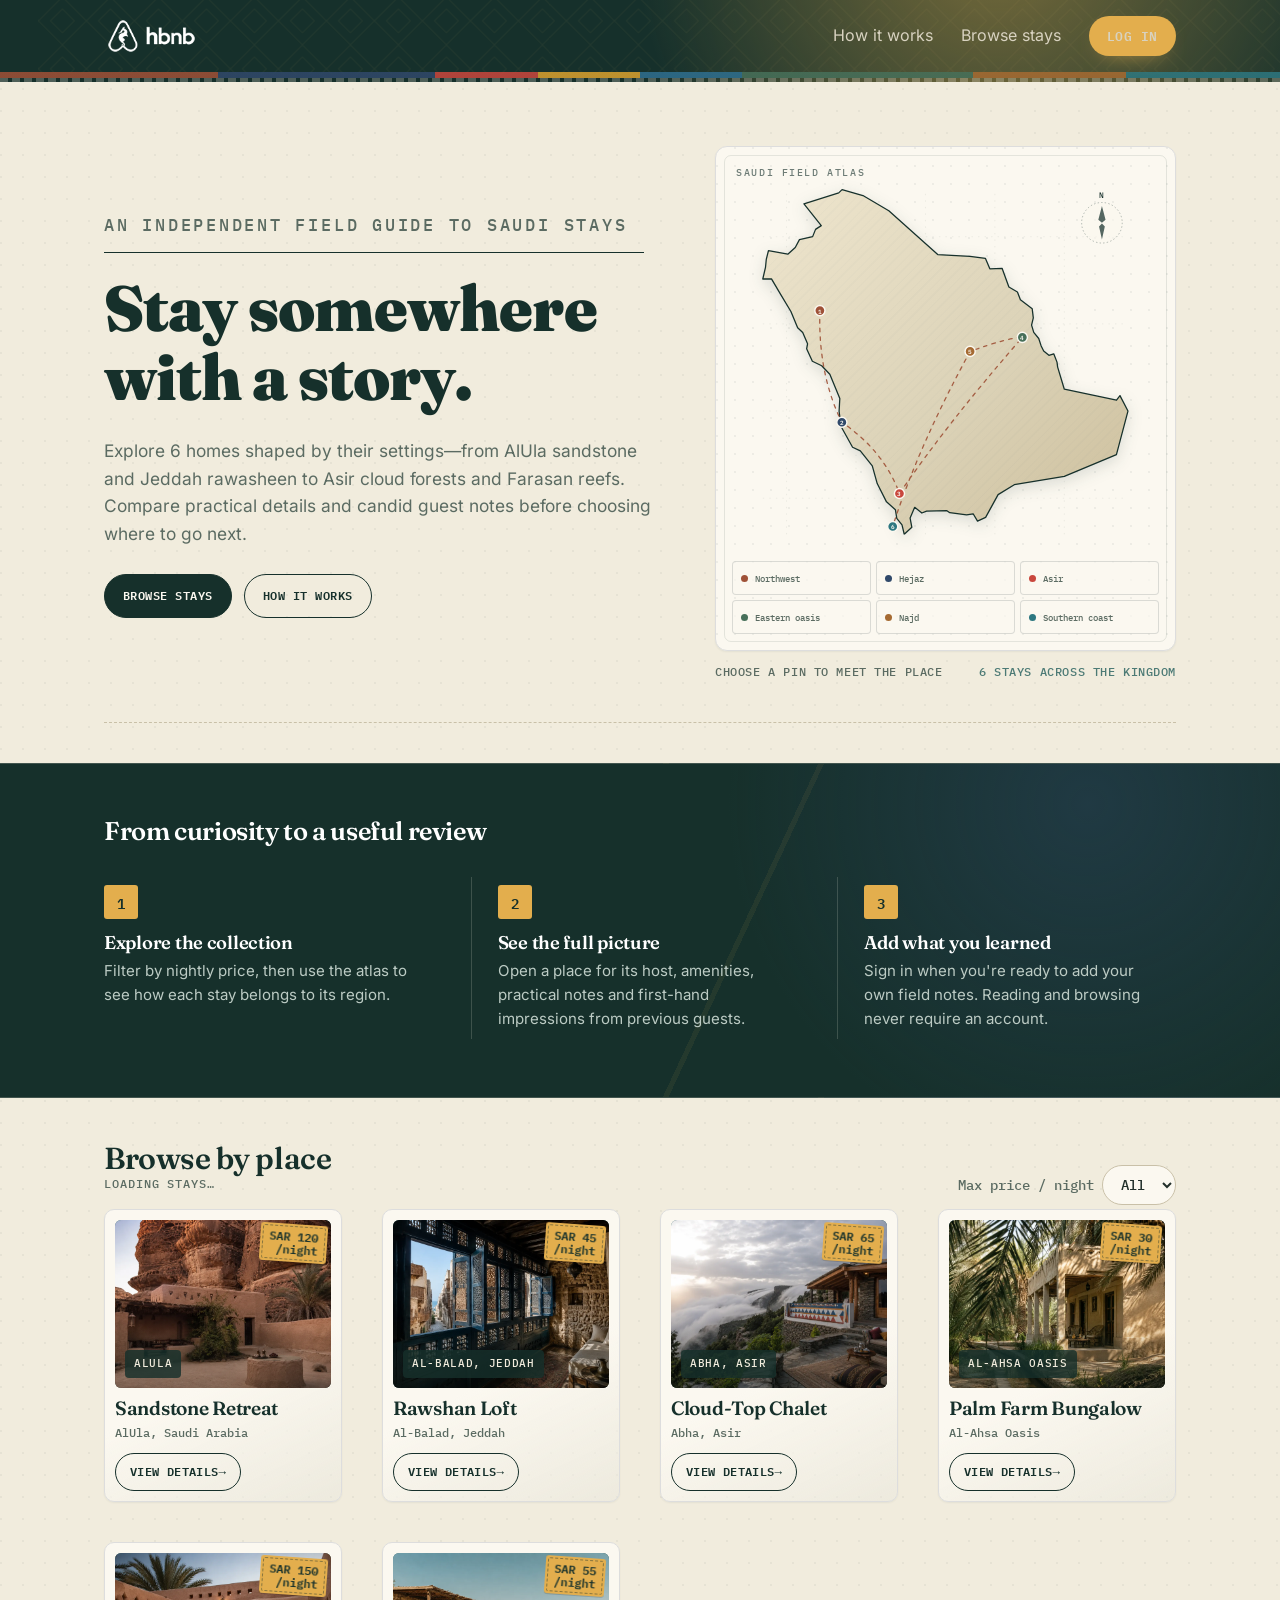
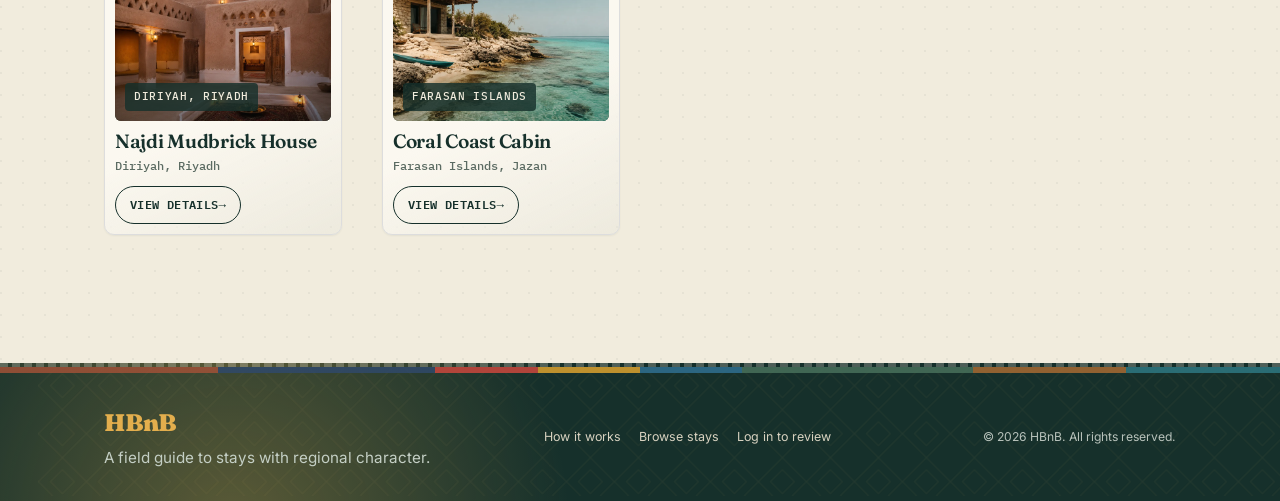
==== commit 74117584: "feat(frontend): implement dynamic place details, add review form and copy improvements" ====
--- a/part4/base_files/add_review.html
+++ b/part4/base_files/add_review.html
@@ -1,86 +1,86 @@
 <!DOCTYPE html>
 <html lang="en">
 <head>
-  <meta charset="UTF-8">
-  <meta name="viewport" content="width=device-width, initial-scale=1.0">
-  <title>HBnB — Add a review</title>
-  <meta name="theme-color" content="#16302B">
-  <link rel="icon" type="image/png" href="images/icon.png">
-  <link rel="stylesheet" href="styles.css">
+ <meta charset="UTF-8">
+ <meta name="viewport" content="width=device-width, initial-scale=1.0">
+ <title>HBnB - Add a review</title>
+ <meta name="theme-color" content="#16302B">
+ <link rel="icon" type="image/png" href="images/icon.png">
+ <link rel="stylesheet" href="styles.css">
 </head>
 <body class="page-review page-form">
 
-  <a class="skip-link" href="#main-content">Skip to content</a>
+ <a class="skip-link" href="#main-content">Skip to content</a>
 
-  <header class="site-header">
-    <div class="header-inner">
-      <div class="brand">
-          <a href="index.html" aria-label="HBnB home"><img src="images/logo.png" alt="HBnB logo" class="logo" width="112" height="44" fetchpriority="high"></a>
-      </div>
-      <nav class="main-nav" aria-label="Primary">
-        <a href="index.html#listings" class="nav-link">Browse stays</a>
-        <a href="place.html" class="nav-link" id="header-place-link">Place details</a>
-        <a href="login.html" class="login-button has-tip" id="login-link">Log in</a>
-      </nav>
-    </div>
-    <div class="sadu regional-thread" aria-hidden="true"></div>
-  </header>
+ <header class="site-header">
+ <div class="header-inner">
+ <div class="brand">
+ <a href="index.html" aria-label="HBnB home"><img src="images/logo.png" alt="HBnB logo" class="logo" width="112" height="44" fetchpriority="high"></a>
+ </div>
+ <nav class="main-nav" aria-label="Primary">
+ <a href="index.html#listings" class="nav-link">Browse stays</a>
+ <a href="place.html" class="nav-link" id="header-place-link">Place details</a>
+ <a href="login.html" class="login-button has-tip" id="login-link">Log in</a>
+ </nav>
+ </div>
+ <div class="sadu regional-thread" aria-hidden="true"></div>
+ </header>
 
-  <main id="main-content">
-    <nav class="breadcrumb" aria-label="Breadcrumb">
-      <ol>
-        <li><a href="index.html">Home</a></li>
-        <li><a href="place.html">Sandstone Retreat</a></li>
-        <li aria-current="page">Add a review</li>
-      </ol>
-    </nav>
+ <main id="main-content">
+ <nav class="breadcrumb" aria-label="Breadcrumb">
+ <ol>
+ <li><a href="index.html">Home</a></li>
+ <li><a href="place.html">Sandstone Retreat</a></li>
+ <li aria-current="page">Add a review</li>
+ </ol>
+ </nav>
 
-    <p class="place-context">You’re reviewing <strong>Sandstone Retreat</strong> in <span id="ctx-loc">AlUla, Saudi Arabia</span>. <a id="ctx-back" href="place.html">View place details</a></p>
+ <p class="place-context">You're reviewing <strong id="ctx-place-name">Sandstone Retreat</strong> in <span id="ctx-loc">AlUla, Saudi Arabia</span>. <a id="ctx-back" href="place.html">View place details</a></p>
 
-    <p class="review-gate" id="review-gate" hidden></p>
+ <p class="review-gate" id="review-gate" hidden></p>
 
-    <section class="form-shell form-shell-split">
-      <figure class="form-visual review-visual">
-        <img id="review-cover" src="images/places/alula-sandstone-v2.webp" alt="Sandstone Retreat in AlUla" width="1536" height="1024" fetchpriority="high">
-        <figcaption id="review-visual-caption">Write about the detail that changed your stay.</figcaption>
-      </figure>
-      <div class="form-content">
-      <span class="eyebrow">Guest field note</span>
-      <h1>Leave the useful detail.</h1>
-      <p>Focus on the stay itself—comfort, setting, amenities and anything the next guest should plan for.</p>
+ <section class="form-shell form-shell-split">
+ <figure class="form-visual review-visual">
+ <img id="review-cover" src="images/places/alula-sandstone-v2.webp" alt="Sandstone Retreat in AlUla" width="1536" height="1024" fetchpriority="high">
+ <figcaption id="review-visual-caption">Write about the detail that changed your stay.</figcaption>
+ </figure>
+ <div class="form-content">
+ <span class="eyebrow">Guest field note</span>
+ <h1>Leave the useful detail.</h1>
+ <p>Focus on the stay itself - comfort, setting, amenities and anything the next guest should plan for.</p>
 
-      <form class="add-review form" id="review-form" action="#" method="post">
-        <label for="rating">Rating</label>
-        <select id="rating" name="rating" autocomplete="off" required>
-          <option value="">Select a rating</option>
-          <option value="5">★★★★★ — Excellent</option>
-          <option value="4">★★★★☆ — Great</option>
-          <option value="3">★★★☆☆ — Good</option>
-          <option value="2">★★☆☆☆ — Fair</option>
-          <option value="1">★☆☆☆☆ — Poor</option>
-        </select>
+ <form class="add-review form" id="review-form" action="#" method="post">
+ <label for="rating">Rating</label>
+ <select id="rating" name="rating" autocomplete="off" required>
+ <option value="">Select a rating</option>
+ <option value="5">***** - Excellent</option>
+ <option value="4">****- - Great</option>
+ <option value="3">***-- - Good</option>
+ <option value="2">**--- - Fair</option>
+ <option value="1">*---- - Poor</option>
+ </select>
 
-        <label for="comment">Your review</label>
-        <textarea id="comment" name="comment" placeholder="Describe the stay, the setting and 1 useful detail…" autocomplete="off" maxlength="1200" required></textarea>
-        <p class="form-meta"><span>Be specific, fair and focused on the place.</span><span id="character-count" aria-live="polite">0 / 1200</span></p>
+ <label for="comment">Your review</label>
+ <textarea id="comment" name="comment" placeholder="Describe the stay, the setting and 1 useful detail..." autocomplete="off" maxlength="1200" required></textarea>
+ <p class="form-meta"><span>Be specific, fair and focused on the place.</span><span id="character-count" aria-live="polite">0 / 1200</span></p>
 
-        <button type="submit" class="form-submit"><span>Post review</span></button>
-        <p class="form-error" id="review-error" aria-live="polite" hidden></p>
-      </form>
-      </div>
-    </section>
-  </main>
+ <button type="submit" class="form-submit"><span>Post review</span></button>
+ <p class="form-error" id="review-error" aria-live="polite" hidden></p>
+ </form>
+ </div>
+ </section>
+ </main>
 
-  <footer class="site-footer">
-    <div class="sadu regional-thread" aria-hidden="true"></div>
-    <div class="footer-inner">
-      <div class="footer-brand"><p class="footer-mark">HBnB</p><p class="footer-tag">Small details make reviews worth reading.</p></div>
-      <nav class="footer-nav" aria-label="Footer"><a href="index.html#listings">Browse stays</a><a href="place.html" id="footer-place-link">Place details</a></nav>
-      <p class="footer-legal">&copy; 2026 HBnB. All rights reserved.</p>
-    </div>
-  </footer>
+ <footer class="site-footer">
+ <div class="sadu regional-thread" aria-hidden="true"></div>
+ <div class="footer-inner">
+ <div class="footer-brand"><p class="footer-mark">HBnB</p><p class="footer-tag">Small details make reviews worth reading.</p></div>
+ <nav class="footer-nav" aria-label="Footer"><a href="index.html#listings">Browse stays</a><a href="place.html" id="footer-place-link">Place details</a></nav>
+ <p class="footer-legal">&copy; 2026 HBnB. All rights reserved.</p>
+ </div>
+ </footer>
 
-  <script src="scripts.js" defer></script>
-  <script src="atlas.js" defer></script>
+ <script src="scripts.js" defer></script>
+ <script src="atlas.js" defer></script>
 </body>
 </html>
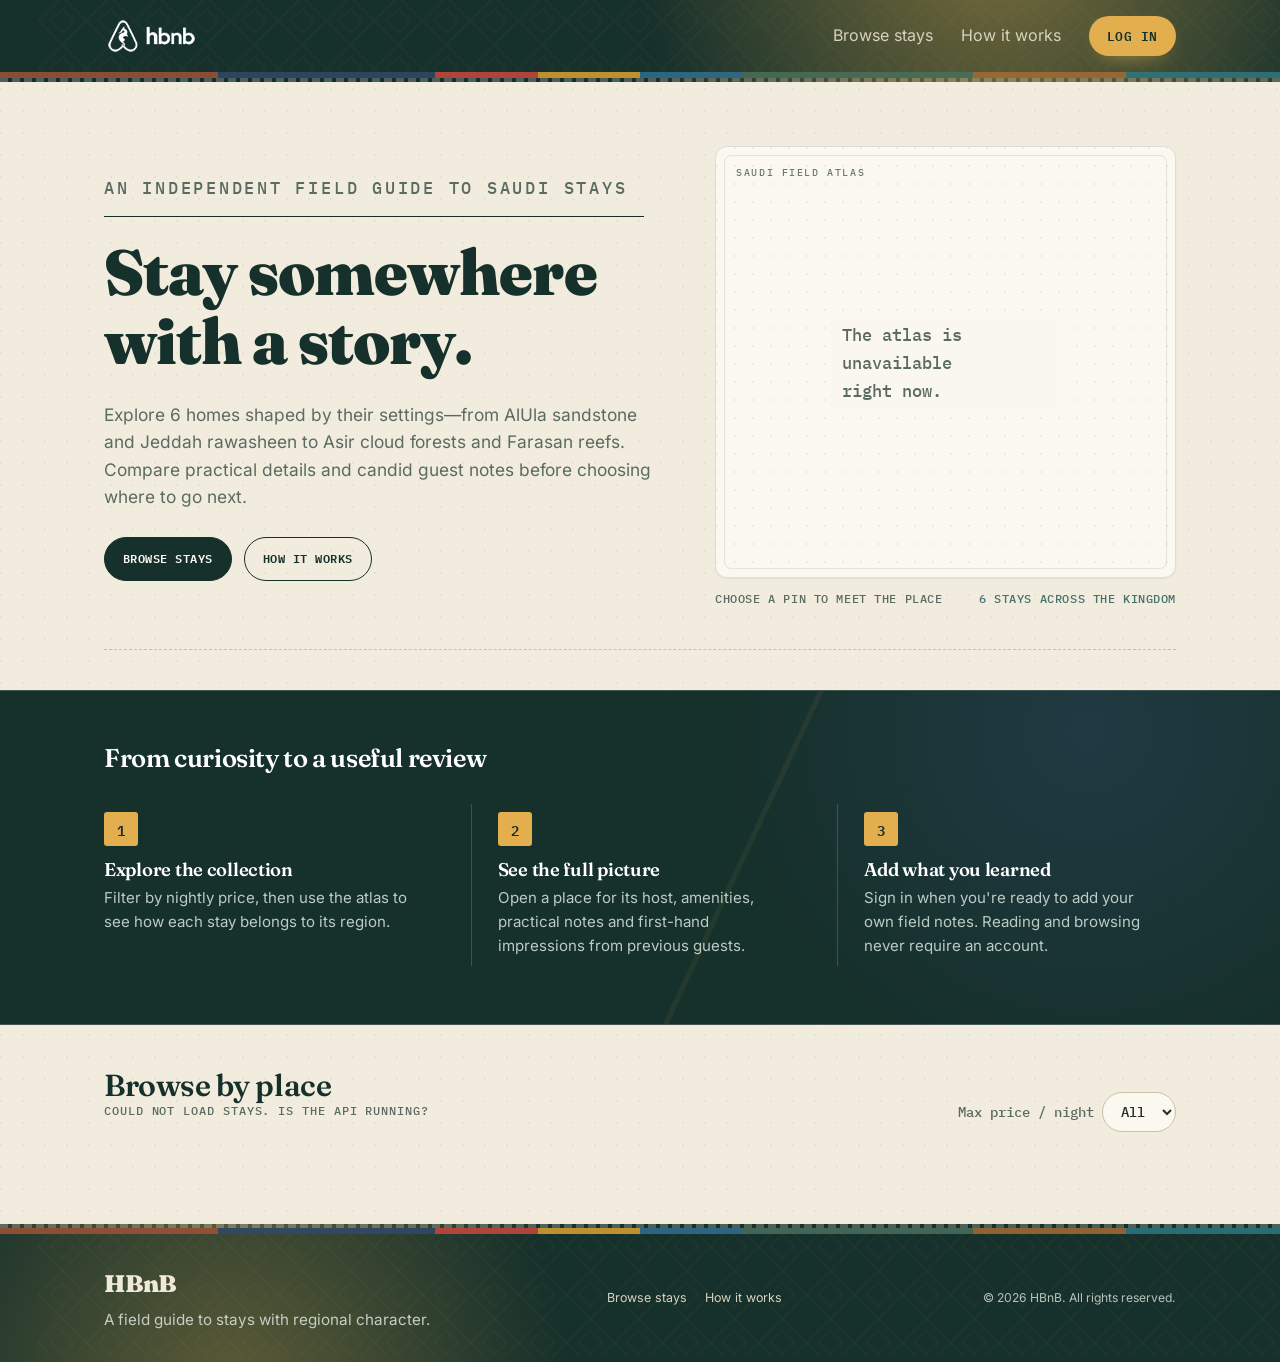
==== commit 9d9c70d1: "fix(part4): render real place data and unify the web client - Show the requested place's location, c" ====
--- a/part4/base_files/add_review.html
+++ b/part4/base_files/add_review.html
@@ -1,86 +1,99 @@
 <!DOCTYPE html>
 <html lang="en">
 <head>
- <meta charset="UTF-8">
- <meta name="viewport" content="width=device-width, initial-scale=1.0">
- <title>HBnB - Add a review</title>
- <meta name="theme-color" content="#16302B">
- <link rel="icon" type="image/png" href="images/icon.png">
- <link rel="stylesheet" href="styles.css">
+  <meta charset="UTF-8">
+  <meta name="viewport" content="width=device-width, initial-scale=1.0">
+  <title>HBnB — Add a review</title>
+  <meta name="theme-color" content="#16302B">
+  <link rel="icon" type="image/png" href="images/icon.png">
+  <link rel="stylesheet" href="styles.css">
 </head>
 <body class="page-review page-form">
 
- <a class="skip-link" href="#main-content">Skip to content</a>
+  <a class="skip-link" href="#main-content">Skip to content</a>
 
- <header class="site-header">
- <div class="header-inner">
- <div class="brand">
- <a href="index.html" aria-label="HBnB home"><img src="images/logo.png" alt="HBnB logo" class="logo" width="112" height="44" fetchpriority="high"></a>
- </div>
- <nav class="main-nav" aria-label="Primary">
- <a href="index.html#listings" class="nav-link">Browse stays</a>
- <a href="place.html" class="nav-link" id="header-place-link">Place details</a>
- <a href="login.html" class="login-button has-tip" id="login-link">Log in</a>
- </nav>
- </div>
- <div class="sadu regional-thread" aria-hidden="true"></div>
- </header>
+  <header class="site-header">
+    <div class="header-inner">
+      <div class="brand">
+        <a href="index.html" aria-label="HBnB home"><img src="images/logo.png" alt="HBnB logo" class="logo" width="112" height="44" fetchpriority="high"></a>
+      </div>
+      <nav class="main-nav" aria-label="Primary">
+        <a href="index.html#listings" class="nav-link">Browse stays</a>
+        <a href="index.html#how" class="nav-link">How it works</a>
+        <a href="login.html" class="login-button has-tip" id="login-link">Log in</a>
+      </nav>
+    </div>
+    <div class="sadu regional-thread" aria-hidden="true"></div>
+  </header>
 
- <main id="main-content">
- <nav class="breadcrumb" aria-label="Breadcrumb">
- <ol>
- <li><a href="index.html">Home</a></li>
- <li><a href="place.html">Sandstone Retreat</a></li>
- <li aria-current="page">Add a review</li>
- </ol>
- </nav>
+  <main id="main-content">
+    <nav class="breadcrumb" aria-label="Breadcrumb">
+      <ol>
+        <li><a href="index.html">Home</a></li>
+        <li><a href="place.html" id="ctx-crumb">Place details</a></li>
+        <li aria-current="page">Add a review</li>
+      </ol>
+    </nav>
 
- <p class="place-context">You're reviewing <strong id="ctx-place-name">Sandstone Retreat</strong> in <span id="ctx-loc">AlUla, Saudi Arabia</span>. <a id="ctx-back" href="place.html">View place details</a></p>
+    <p class="place-context">You're reviewing <strong id="ctx-place-name">this place</strong> in <span id="ctx-loc"></span>. <a id="ctx-back" href="place.html">View place details</a></p>
 
- <p class="review-gate" id="review-gate" hidden></p>
+    <!-- Used for both the "no place selected" warning and the confirmation
+         shown after a review is accepted. -->
+    <p class="review-gate" id="review-gate" hidden></p>
 
- <section class="form-shell form-shell-split">
- <figure class="form-visual review-visual">
- <img id="review-cover" src="images/places/alula-sandstone-v2.webp" alt="Sandstone Retreat in AlUla" width="1536" height="1024" fetchpriority="high">
- <figcaption id="review-visual-caption">Write about the detail that changed your stay.</figcaption>
- </figure>
- <div class="form-content">
- <span class="eyebrow">Guest field note</span>
- <h1>Leave the useful detail.</h1>
- <p>Focus on the stay itself - comfort, setting, amenities and anything the next guest should plan for.</p>
+    <section class="form-shell form-shell-split">
+      <figure class="form-visual review-visual">
+        <img id="review-cover" src="images/places/alula-sandstone-v2.webp" alt="" width="1536" height="1024" fetchpriority="high">
+        <figcaption id="review-visual-caption">Write about the detail that changed your stay.</figcaption>
+      </figure>
+      <div class="form-content">
+        <span class="eyebrow">Guest field note</span>
+        <h1>Leave the useful detail.</h1>
+        <p>Focus on the stay itself — comfort, setting, amenities and anything the next guest should plan for.</p>
 
- <form class="add-review form" id="review-form" action="#" method="post">
- <label for="rating">Rating</label>
- <select id="rating" name="rating" autocomplete="off" required>
- <option value="">Select a rating</option>
- <option value="5">***** - Excellent</option>
- <option value="4">****- - Great</option>
- <option value="3">***-- - Good</option>
- <option value="2">**--- - Fair</option>
- <option value="1">*---- - Poor</option>
- </select>
+        <form class="add-review form" id="review-form" action="#" method="post">
+          <!-- A group of buttons rather than a <select>, so the rating can be
+               shown as stars. scripts.js mirrors the choice into #rating. -->
+          <span class="form-label" id="rating-label">Rating</span>
+          <div class="star-picker" id="star-picker" role="radiogroup" aria-labelledby="rating-label">
+            <button type="button" class="star-btn" role="radio" aria-checked="false" data-value="1" aria-label="1 star - Poor"></button>
+            <button type="button" class="star-btn" role="radio" aria-checked="false" data-value="2" aria-label="2 stars - Fair"></button>
+            <button type="button" class="star-btn" role="radio" aria-checked="false" data-value="3" aria-label="3 stars - Good"></button>
+            <button type="button" class="star-btn" role="radio" aria-checked="false" data-value="4" aria-label="4 stars - Great"></button>
+            <button type="button" class="star-btn" role="radio" aria-checked="false" data-value="5" aria-label="5 stars - Excellent"></button>
+          </div>
+          <input type="hidden" id="rating" name="rating">
 
- <label for="comment">Your review</label>
- <textarea id="comment" name="comment" placeholder="Describe the stay, the setting and 1 useful detail..." autocomplete="off" maxlength="1200" required></textarea>
- <p class="form-meta"><span>Be specific, fair and focused on the place.</span><span id="character-count" aria-live="polite">0 / 1200</span></p>
+          <label for="comment">Your review</label>
+          <textarea id="comment" name="comment" placeholder="Describe the stay, the setting and one useful detail…" autocomplete="off" maxlength="1200" required></textarea>
+          <p class="form-meta"><span>Be specific, fair and focused on the place.</span><span id="character-count" aria-live="polite">0 / 1200</span></p>
 
- <button type="submit" class="form-submit"><span>Post review</span></button>
- <p class="form-error" id="review-error" aria-live="polite" hidden></p>
- </form>
- </div>
- </section>
- </main>
+          <button type="submit" class="form-submit"><span>Post review</span></button>
+          <p class="form-error" id="review-error" aria-live="polite" hidden></p>
+          <p class="form-success" id="review-success" aria-live="polite" hidden></p>
+        </form>
+      </div>
+    </section>
+  </main>
 
- <footer class="site-footer">
- <div class="sadu regional-thread" aria-hidden="true"></div>
- <div class="footer-inner">
- <div class="footer-brand"><p class="footer-mark">HBnB</p><p class="footer-tag">Small details make reviews worth reading.</p></div>
- <nav class="footer-nav" aria-label="Footer"><a href="index.html#listings">Browse stays</a><a href="place.html" id="footer-place-link">Place details</a></nav>
- <p class="footer-legal">&copy; 2026 HBnB. All rights reserved.</p>
- </div>
- </footer>
+  <footer class="site-footer">
+    <div class="sadu regional-thread" aria-hidden="true"></div>
+    <div class="footer-inner">
+      <div class="footer-brand">
+        <p class="footer-mark">HBnB</p>
+        <p class="footer-tag">A field guide to stays with regional character.</p>
+      </div>
+      <!-- Session control lives in the header only, so the footer cannot
+           contradict it by still offering "Log in" to a signed-in visitor. -->
+      <nav class="footer-nav" aria-label="Footer">
+        <a href="index.html#listings">Browse stays</a>
+        <a href="index.html#how">How it works</a>
+      </nav>
+      <p class="footer-legal">&copy; 2026 HBnB. All rights reserved.</p>
+    </div>
+  </footer>
 
- <script src="scripts.js" defer></script>
- <script src="atlas.js" defer></script>
+  <script src="scripts.js" defer></script>
+  <script src="atlas.js" defer></script>
 </body>
 </html>
--- a/part4/base_files/styles.css
+++ b/part4/base_files/styles.css
@@ -1,7 +1,13 @@
 /* =========================================================
-   HBnB — stylesheet
-   Design language: a travel journal of postcards & ticket stubs.
-   (refined pass — same identity, tightened rhythm & detail)
+   HBnB stylesheet.
+
+   Fonts are self-hosted in fonts/, so the pages make no external
+   requests. The palette and the card values the project fixes
+   (margin, padding, border, radius) are declared at the top.
+
+   The file is layered: base elements and components first, then a
+   regional colour layer, then motion. Later layers override earlier
+   ones, so a colour changed here may already be set further down.
    ========================================================= */
 
 @font-face {
@@ -39,7 +45,7 @@
   --surface: #FBF8F0;     /* card surface, lighter than paper */
   --gold: #E3AE4D;        /* stamp / accent */
   --gold-soft: #EFC06E;   /* gold hover */
-  --teal: #4C7A75;        /* secondary accent, links */
+  --teal: #46716C;        /* secondary accent, links; dark enough for 4.5:1 on paper */
   --clay: #B5562E;        /* rating / alert accent */
   --text: #22302B;        /* body ink */
   --text-muted: #5B6B62;  /* secondary ink */
@@ -232,7 +238,7 @@
   box-shadow: 0 1px 0 rgba(0,0,0,0.15);
 }
 
-/* Signature interactive atlas -------------------------------- */
+/* Atlas frame, tooltip and region keys. --------------------- */
 .hero-map { margin: 0; }
 .map-frame {
   position: relative;
@@ -265,6 +271,8 @@
   opacity: 0.9;
 }
 .atlas-pin { cursor: pointer; }
+/* Invisible, but still takes pointer events, so the pin is easy to hit. */
+.atlas-pin-hit { fill: transparent; }
 .atlas-pin:focus { outline: none; }
 .atlas-pin-ring { fill: none; stroke: var(--clay); stroke-width: 1.5; opacity: 0; }
 .atlas-pin.active .atlas-pin-ring { opacity: 0.55; animation: pinPulse 1.2s ease-out infinite; }
@@ -778,7 +786,8 @@
 .form-shell .eyebrow { display: block; margin-bottom: 10px; }
 .form-shell > p { color: var(--text-muted); }
 
-.form label {
+.form label,
+.form .form-label {
   display: block;
   font-family: 'IBM Plex Mono', monospace;
   font-size: 0.72rem;
@@ -787,6 +796,26 @@
   color: var(--text-muted);
   margin: 18px 0 6px;
 }
+
+.star-picker {
+  display: flex;
+  gap: 6px;
+  margin-bottom: 4px;
+}
+
+.star-btn {
+  background: none;
+  border: none;
+  padding: 2px;
+  font-size: 28px;
+  line-height: 1;
+  color: var(--clay);
+  cursor: pointer;
+  transition: transform 0.1s ease;
+}
+
+.star-btn:hover,
+.star-btn:focus-visible { transform: scale(1.15); }
 
 .form input,
 .form textarea,
@@ -845,6 +874,18 @@
   text-align: center;
 }
 
+.form-success {
+  margin-top: 16px;
+  padding: 12px 14px;
+  border: 1px solid var(--teal);
+  border-radius: 10px;
+  background: rgba(70, 113, 108, 0.08);
+  font-size: 0.9rem;
+  font-weight: 600;
+  color: var(--teal);
+  text-align: center;
+}
+
 .place-context {
   max-width: 460px;
   margin: 40px auto 0;
@@ -939,7 +980,7 @@
 }
 .issue-mid { color: var(--gold); }
 
-/* Hero editorial */
+/* Index hero. */
 .hero .eyebrow {
   display: flex;
   align-items: center;
@@ -976,7 +1017,7 @@
 .hero-cue:hover { text-decoration: none; }
 .hero-cue:hover span { transform: translateY(3px); }
 
-/* Perforated edges + postmark */
+/* Perforated edges and postmark. */
 .perf { position: relative; }
 .perf-left::before {
   content: "";
@@ -1013,7 +1054,7 @@
   border-radius: 50%;
 }
 
-/* Full-bleed dark band */
+/* Full-bleed dark band. */
 .band {
   position: relative;
   width: 100vw;
@@ -1070,7 +1111,7 @@
 .band .step p { color: #C4CFC5; }
 .band .step-no { background: var(--gold); color: var(--ink); }
 
-/* Mile-marker divider */
+/* Section divider. */
 .mile-marker {
   display: flex;
   align-items: center;
@@ -1092,7 +1133,7 @@
 .mile-marker::after { flex: 1; }
 .mile-marker span:last-child { color: var(--teal); }
 
-/* Card craft: tape + index */
+/* Card decorations. */
 .tape {
   position: absolute;
   top: -9px; left: 50%;
@@ -1113,7 +1154,7 @@
   color: var(--clay);
 }
 
-/* Richer footer */
+/* Footer. */
 .footer-inner { align-items: flex-start; }
 .footer-brand { display: flex; flex-direction: column; gap: 2px; }
 .footer-mark {
@@ -1194,7 +1235,7 @@
   display: block;
 }
 
-/* result count + logged-in review flags */
+/* Result count and review-form states. */
 .result-count {
   font-family: 'IBM Plex Mono', monospace;
   font-size: 0.72rem;
@@ -1216,7 +1257,7 @@
   margin-left: 6px;
 }
 
-/* review gate / locked form */
+/* Review gate message. */
 .review-gate {
   max-width: 480px;
   margin: 0 auto 18px;
@@ -1308,9 +1349,8 @@
 }
 
 /* =========================================================
-   Saudi regional atlas layer
-   Keeps the travel-journal base, but gives every stay a
-   location-specific mark instead of one repeated textile.
+   Regional layer: the atlas, its pins, and the per-region marks
+   that distinguish one place card from another.
    ========================================================= */
 
 :root {
@@ -1408,7 +1448,7 @@
 .btn-ghost:hover,
 .btn-ghost:focus-visible { color: var(--ink); background: var(--gold); text-decoration: none; transform: translateY(-2px); }
 
-/* The map is the signature: an actual local, data-driven atlas. */
+/* Atlas: outline, grid, route and pins. */
 .map-frame {
   isolation: isolate;
   transition: box-shadow var(--motion-standard) var(--ease-atlas), border-color var(--motion-standard) var(--ease-atlas);
@@ -1541,7 +1581,7 @@
 .atlas-region-key:focus-visible { color: var(--ink); border-color: var(--region-color); transform: translateY(-1px); }
 .atlas-region-key.is-muted { opacity: 0.42; }
 
-/* Process strip: a sequence, not 3 unrelated icon cards. */
+/* The numbered steps on the index page. */
 .how {
   position: relative;
   width: 100vw;
@@ -1719,8 +1759,11 @@
 }
 
 /* =========================================================
-   Full-path refinement — regional colour, architectural
-   detailing and a single premium motion language.
+   Per-page accent colour and the shared motion rules.
+
+   Each page body carries a --page-accent used for backgrounds and
+   borders. It is deliberately not used for text on the dark
+   surfaces, where it fails the minimum contrast ratio.
    ========================================================= */
 
 .page-browse { --page-accent: var(--gold); --page-accent-ink: var(--ink); --page-glow: rgba(227, 174, 77, 0.22); }
@@ -1766,14 +1809,21 @@
 
 .site-header.is-scrolled .header-inner { padding-block: 11px; }
 
-.login-button {
-  color: var(--page-accent-ink, var(--ink));
-  background: var(--page-accent, var(--gold));
-  box-shadow: 0 8px 22px -13px var(--page-accent, var(--gold));
-}
-
-.login-button:hover,
-.login-button:focus-visible { color: var(--ink); background: var(--gold-soft); }
+/* Specificity has to beat ".main-nav a", which would otherwise paint this
+   label the same pale colour as the surrounding header links. The gold is
+   fixed rather than taken from --page-accent, so the button does not change
+   colour from one page to the next. */
+.main-nav a.login-button {
+  color: var(--ink);
+  background: var(--gold);
+  box-shadow: 0 8px 22px -13px var(--gold);
+}
+
+.main-nav a.login-button:hover,
+.main-nav a.login-button:focus-visible {
+  color: var(--ink);
+  background: var(--gold-soft);
+}
 
 .main-nav .nav-link { position: relative; }
 .main-nav .nav-link::after {
@@ -1814,9 +1864,9 @@
 .footer-nav a:hover,
 .footer-nav a:focus-visible { color: var(--page-accent, var(--gold)); text-decoration: none; }
 .footer-legal { margin: 0; text-align: right; font-size: 0.76rem; }
-.footer-mark { color: var(--page-accent, #EFE9DA); }
-
-/* A carved-plaster corner sits quietly behind the page shell. */
+.footer-mark { color: #EFE9DA; }
+
+/* Decorative corner motif behind the page shell. */
 .page-form main,
 .page-place main { position: relative; isolation: isolate; }
 
@@ -1835,7 +1885,7 @@
   pointer-events: none;
 }
 
-/* Split form pages: photograph + task, choreographed together. */
+/* Login and review pages: image beside the form. */
 .page-form main { min-height: calc(100vh - 250px); }
 
 .form-shell-split {
@@ -1999,7 +2049,7 @@
 @keyframes shellArrival { from { opacity: 0; transform: translateY(22px) scale(0.985); } to { opacity: 1; transform: none; } }
 @keyframes contentArrival { from { opacity: 0; transform: translateX(16px); } to { opacity: 1; transform: none; } }
 
-/* Place cards: colour becomes part of the object, not an applied stripe. */
+/* Place cards. */
 .place-card[data-culture="northwest"] { --culture: var(--henna); --culture-wash: rgba(159, 81, 55, 0.11); }
 .place-card[data-culture="hejaz"] { --culture: var(--indigo); --culture-wash: rgba(48, 73, 106, 0.12); }
 .place-card[data-culture="asir"] { --culture: var(--qatt-red); --culture-wash: rgba(201, 71, 61, 0.11); }
@@ -2084,7 +2134,7 @@
 }
 .motion-ready.is-in-view { opacity: 1; transform: translate3d(0, 0, 0) rotate(0); }
 
-/* Place detail reads as an editorial feature, with motion in layers. */
+/* Place detail layout. */
 .place-details { position: relative; isolation: isolate; }
 .place-details::before {
   content: "";
@@ -2137,7 +2187,7 @@
   pointer-events: none;
 }
 .place-info > * { position: relative; z-index: 1; }
-.place-info .price-tag { color: var(--page-accent, var(--gold)); }
+.place-info .price-tag { color: var(--gold); }
 .place-coordinates { font-family: 'IBM Plex Mono', monospace; font-size: 0.78rem; font-variant-numeric: tabular-nums; }
 
 .heritage-note { transform-origin: left center; transition: transform 240ms var(--ease-atlas), background-color 240ms ease; }
